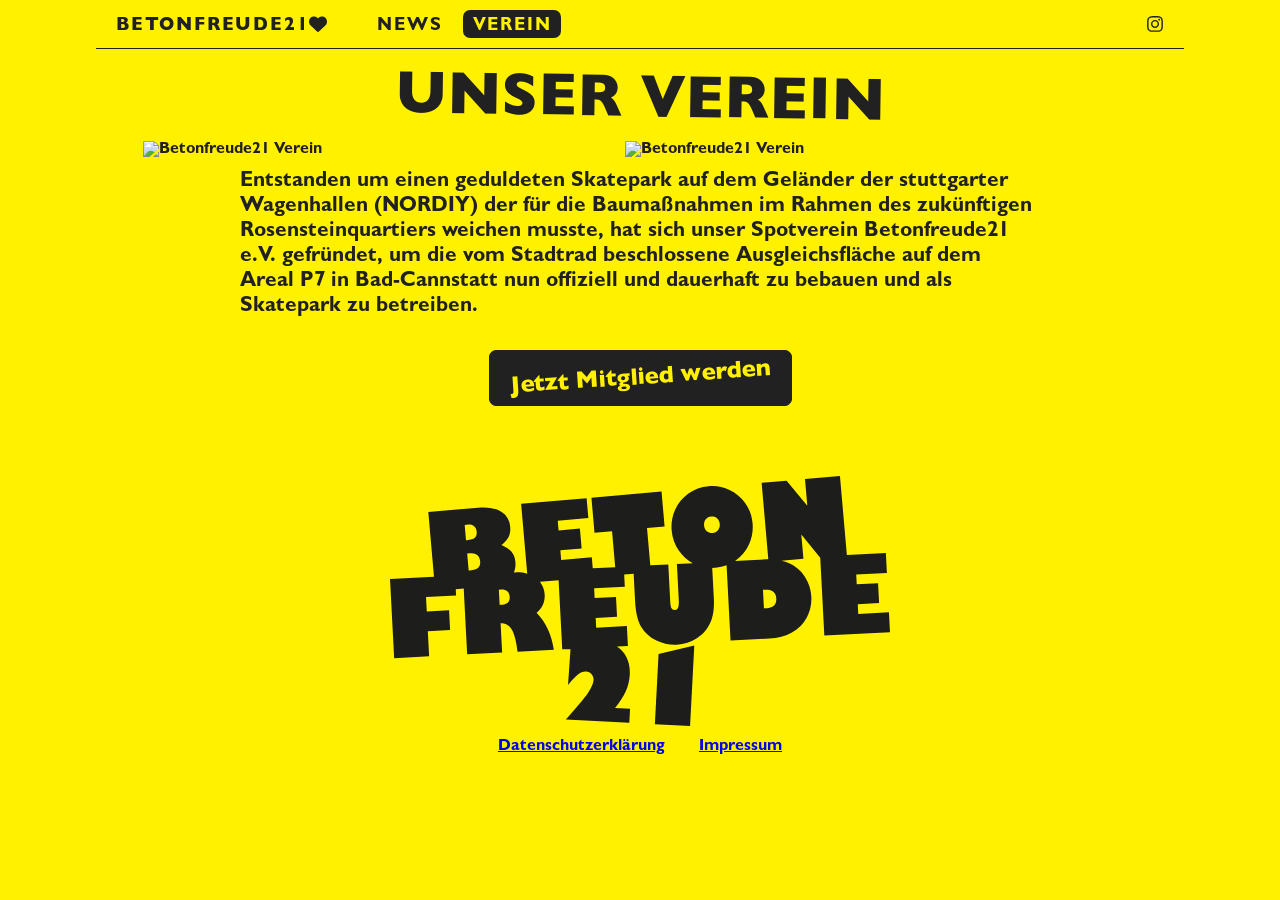
==== about/index.html @ e1a44cee "v2" ====
<!DOCTYPE html><html lang="en" data-astro-cid-sckkx6r4> <head><meta charset="UTF-8"><meta name="viewport" content="width=device-width"><meta name="generator" content="Astro v5.10.0"><title>Betonfreunde21</title><link rel="icon" type="image/x-icon" href="/favicon.ico"><link rel="stylesheet" href="/assets/about.Dw9ETUSf.css">
<link rel="stylesheet" href="/assets/about.BWBRM4g2.css"></head> <body data-astro-cid-sckkx6r4> <div class="main-grid" data-astro-cid-sckkx6r4> <nav class="content-column main-nav" data-astro-cid-sckkx6r4> <nav class="left" data-astro-cid-sckkx6r4> <a class="nav-item main" href="/" data-astro-cid-sckkx6r4> <span data-astro-cid-sckkx6r4>Betonfreude21</span> <svg xmlns="http://www.w3.org/2000/svg" viewBox="0 0 512 512" data-astro-cid-patnjmll> &lt;!-- Font Awesome Free 6.5.1 by @fontawesome - https://fontawesome.com License - https://fontawesome.com/license/free (Icons: CC BY 4.0, Fonts: SIL OFL 1.1, Code: MIT License) Copyright 2023 Fonticons, Inc. --&gt; <path d="M47.6 300.4L228.3 469.1c7.5 7 17.4 10.9 27.7 10.9s20.2-3.9 27.7-10.9L464.4 300.4c30.4-28.3 47.6-68 47.6-109.5v-5.8c0-69.9-50.5-129.5-119.4-141C347 36.5 300.6 51.4 268 84L256 96 244 84c-32.6-32.6-79-47.5-124.6-39.9C50.5 55.6 0 115.2 0 185.1v5.8c0 41.5 17.2 81.2 47.6 109.5z" data-astro-cid-patnjmll></path> </svg>  </a> <a class="nav-item only-desktop" href="/news" data-astro-cid-sckkx6r4> <span data-astro-cid-sckkx6r4>News</span> </a> <a class="nav-item only-desktop active" href="/about" data-astro-cid-sckkx6r4> <span data-astro-cid-sckkx6r4>Verein</span> </a> <!-- <a class="nav-item" href="/about">About</a>
          <a class="nav-item">News</a> --> </nav> <nav class="right" data-astro-cid-sckkx6r4> <a class="nav-item" href="https://www.instagram.com/betonfreude21/" target="_blank" rel="noopener noreferrer" data-astro-cid-sckkx6r4> <svg xmlns="http://www.w3.org/2000/svg" viewBox="0 0 448 512" data-astro-cid-patnjmll> &lt;!-- Font Awesome Free 6.5.1 by @fontawesome - https://fontawesome.com License - https://fontawesome.com/license/free (Icons: CC BY 4.0, Fonts: SIL OFL 1.1, Code: MIT License) Copyright 2023 Fonticons, Inc. --&gt; <path d="M224.1 141c-63.6 0-114.9 51.3-114.9 114.9s51.3 114.9 114.9 114.9S339 319.5 339 255.9 287.7 141 224.1 141zm0 189.6c-41.1 0-74.7-33.5-74.7-74.7s33.5-74.7 74.7-74.7 74.7 33.5 74.7 74.7-33.6 74.7-74.7 74.7zm146.4-194.3c0 14.9-12 26.8-26.8 26.8-14.9 0-26.8-12-26.8-26.8s12-26.8 26.8-26.8 26.8 12 26.8 26.8zm76.1 27.2c-1.7-35.9-9.9-67.7-36.2-93.9-26.2-26.2-58-34.4-93.9-36.2-37-2.1-147.9-2.1-184.9 0-35.8 1.7-67.6 9.9-93.9 36.1s-34.4 58-36.2 93.9c-2.1 37-2.1 147.9 0 184.9 1.7 35.9 9.9 67.7 36.2 93.9s58 34.4 93.9 36.2c37 2.1 147.9 2.1 184.9 0 35.9-1.7 67.7-9.9 93.9-36.2 26.2-26.2 34.4-58 36.2-93.9 2.1-37 2.1-147.8 0-184.8zM398.8 388c-7.8 19.6-22.9 34.7-42.6 42.6-29.5 11.7-99.5 9-132.1 9s-102.7 2.6-132.1-9c-19.6-7.8-34.7-22.9-42.6-42.6-11.7-29.5-9-99.5-9-132.1s-2.6-102.7 9-132.1c7.8-19.6 22.9-34.7 42.6-42.6 29.5-11.7 99.5-9 132.1-9s102.7-2.6 132.1 9c19.6 7.8 34.7 22.9 42.6 42.6 11.7 29.5 9 99.5 9 132.1s2.7 102.7-9 132.1z" data-astro-cid-patnjmll></path> </svg>  </a> <button class="nav-item mobile-nav-toggle only-mobile" data-astro-cid-sckkx6r4> <svg xmlns="http://www.w3.org/2000/svg" viewBox="0 0 448 512" data-astro-cid-patnjmll> &lt;!-- Font Awesome Free 6.5.1 by @fontawesome - https://fontawesome.com License - https://fontawesome.com/license/free (Icons: CC BY 4.0, Fonts: SIL OFL 1.1, Code: MIT License) Copyright 2023 Fonticons, Inc. --&gt; <path d="M0 96C0 78.3 14.3 64 32 64l384 0c17.7 0 32 14.3 32 32s-14.3 32-32 32L32 128C14.3 128 0 113.7 0 96zM0 256c0-17.7 14.3-32 32-32l384 0c17.7 0 32 14.3 32 32s-14.3 32-32 32L32 288c-17.7 0-32-14.3-32-32zM448 416c0 17.7-14.3 32-32 32L32 448c-17.7 0-32-14.3-32-32s14.3-32 32-32l384 0c17.7 0 32 14.3 32 32z" data-astro-cid-patnjmll></path> </svg>  </button> </nav> </nav> <nav class="mobile-nav" data-astro-cid-sckkx6r4> <a class="nav-item" href="/" data-astro-cid-sckkx6r4> <span data-astro-cid-sckkx6r4>Home</span> </a> <a class="nav-item" href="/news" data-astro-cid-sckkx6r4> <span data-astro-cid-sckkx6r4>News</span> </a> <a class="nav-item active" href="/about" data-astro-cid-sckkx6r4> <span data-astro-cid-sckkx6r4>Verein</span> </a> <!-- <a class:list={["nav-item", { active: isActive("/contact") }]} href="/contact">
          <span>Kontakt</span>
        </a> --> </nav>  <div class="content-column content page-header" data-astro-cid-kh7btl4r> <h1 data-astro-cid-kh7btl4r>
Unser Verein
</h1> </div> <section class="main-section" data-astro-cid-kh7btl4r> <div class="banner" data-astro-cid-kh7btl4r> <img src="images/verein_links.png" alt="Betonfreude21 Verein" class="header-image" data-astro-cid-kh7btl4r> <img src="images/verein_rechts.png" alt="Betonfreude21 Verein" class="header-image" data-astro-cid-kh7btl4r> </div> <div class="content-column" data-astro-cid-kh7btl4r> <div class="content" data-astro-cid-kh7btl4r> <div class="text" data-astro-cid-kh7btl4r> <p data-astro-cid-kh7btl4r>
Entstanden um einen geduldeten Skatepark auf dem Geländer der stuttgarter Wagenhallen (NORDIY) der für die Baumaßnahmen im Rahmen des zukünftigen Rosensteinquartiers weichen musste, hat sich unser Spotverein Betonfreude21 e.V. gefründet, um die vom Stadtrad beschlossene Ausgleichsfläche auf dem Areal P7 in Bad-Cannstatt nun offiziell und dauerhaft zu bebauen und als Skatepark zu betreiben.
</p> <p data-astro-cid-kh7btl4r></p> </div> <div class="button-container" data-astro-cid-kh7btl4r> <button class="color-invert membership-button" data-astro-cid-kh7btl4r> <div data-astro-cid-kh7btl4r>
Jetzt Mitglied werden
</div> </button> </div> </div> </div> </section> <section class="main-section membership-section" id="membership" data-astro-cid-kh7btl4r> <div class="content-column content" data-astro-cid-kh7btl4r> <div class="membership-form" data-astro-cid-s5mtdlnw> <h3 data-astro-cid-s5mtdlnw>1. Daten</h3> <section data-astro-cid-s5mtdlnw> <div class="grid cols-2" data-astro-cid-s5mtdlnw> <div class="form-field " data-astro-cid-geof7azc> <label for="firstName" data-astro-cid-geof7azc> Vorname <span class="required" data-astro-cid-geof7azc>*</span> </label>  <input type="text" id="firstName" required data-astro-cid-s5mtdlnw>  <div class="error" data-astro-cid-geof7azc></div> </div>   <div class="form-field " data-astro-cid-geof7azc> <label for="lastName" data-astro-cid-geof7azc> Nachname <span class="required" data-astro-cid-geof7azc>*</span> </label>  <input type="text" id="lastName" required data-astro-cid-s5mtdlnw>  <div class="error" data-astro-cid-geof7azc></div> </div>   <div class="form-field col-span-2" data-astro-cid-geof7azc> <label for="street" data-astro-cid-geof7azc> Straße + Nr. <span class="required" data-astro-cid-geof7azc>*</span> </label>  <input type="text" id="street" required data-astro-cid-s5mtdlnw>  <div class="error" data-astro-cid-geof7azc></div> </div>   <div class="form-field " data-astro-cid-geof7azc> <label for="zip" data-astro-cid-geof7azc> PLZ <span class="required" data-astro-cid-geof7azc>*</span> </label>  <input type="text" id="zip" required data-astro-cid-s5mtdlnw>  <div class="error" data-astro-cid-geof7azc></div> </div>   <div class="form-field " data-astro-cid-geof7azc> <label for="city" data-astro-cid-geof7azc> Ort <span class="required" data-astro-cid-geof7azc>*</span> </label>  <input type="text" id="city" required data-astro-cid-s5mtdlnw>  <div class="error" data-astro-cid-geof7azc></div> </div>   <div class="form-field col-span-2" data-astro-cid-geof7azc> <label for="country" data-astro-cid-geof7azc> Land <span class="required" data-astro-cid-geof7azc>*</span> </label>  <input type="text" id="country" required data-astro-cid-s5mtdlnw>  <div class="error" data-astro-cid-geof7azc></div> </div>   <div class="form-field col-span-2" data-astro-cid-geof7azc> <label for="birthday" data-astro-cid-geof7azc> Geburtstag <span class="required" data-astro-cid-geof7azc>*</span> </label>  <input type="text" id="birthday" required data-astro-cid-s5mtdlnw>  <div class="error" data-astro-cid-geof7azc></div> </div>   <div class="form-field telephone" data-astro-cid-geof7azc> <label for="phone" data-astro-cid-geof7azc> Telefon <span class="required" data-astro-cid-geof7azc>*</span> </label>  <input type="text" id="phone" required data-astro-cid-s5mtdlnw>  <div class="error" data-astro-cid-geof7azc></div> </div>   <!-- honeypot --> <div class="form-field email" data-astro-cid-geof7azc> <label for="email" data-astro-cid-geof7azc> E-Mail <span class="required" data-astro-cid-geof7azc>*</span> </label>  <input type="text" id="email" required data-astro-cid-s5mtdlnw>  <div class="error" data-astro-cid-geof7azc></div> </div>   <div class="form-field " data-astro-cid-geof7azc> <label for="info" data-astro-cid-geof7azc> E-Mail <span class="required" data-astro-cid-geof7azc>*</span> </label>  <input type="text" id="info" data-astro-cid-s5mtdlnw>  <div class="error" data-astro-cid-geof7azc></div> </div>   </div> </section> <h3 data-astro-cid-s5mtdlnw>2. Beginn der Mitgliedschaft</h3> <section data-astro-cid-s5mtdlnw> <p data-astro-cid-s5mtdlnw>
Die Mitgliedschaft beginnt mit der Einzahlung des (jährlichen) Beitrages
      und gilt jeweils für ein laufendes Kalenderjahr. Sie endet mit der
      schriftlichen Kündigung, diese kann mit einer Frist von vier Wochen zum
      Monatsende erfolgen. Die Mitgliedschaft endet ebenfalls, wenn der
      jährliche Mitgliedsbeitrag nicht bezahlt wird, oder eingezogen werden
      kann. Hiermit ermächtige in den Verein, den jährlichen Beitrag jeweils am
      10. Januar eines Jahres bis auf Widerruf von meinem Konto (genannt unter
      Punkt 4. SEPA Lastschriftmandat) einzuziehen.
</p> <div class="form-field " data-astro-cid-geof7azc> <label for="membershipStart" data-astro-cid-geof7azc> Beginn der Mitgliedschaft <span class="required" data-astro-cid-geof7azc>*</span> </label>  <input type="text" id="membershipStart" placeholder="DD.MM.YY" data-is-date="true" placeholder="DD.MM.YY" required data-astro-cid-s5mtdlnw>  <div class="error" data-astro-cid-geof7azc></div> </div>   </section> <h3 data-astro-cid-s5mtdlnw>3. Art der Mitgliedschaft</h3> <section data-astro-cid-s5mtdlnw> <div class="table-container" data-astro-cid-s5mtdlnw> <table data-astro-cid-s5mtdlnw> <thead data-astro-cid-s5mtdlnw> <tr data-astro-cid-s5mtdlnw> <th data-astro-cid-s5mtdlnw>Klasse</th> <th data-astro-cid-s5mtdlnw>Mitgliedsgruppe</th> <th data-astro-cid-s5mtdlnw>Mitgliedsbeitrag pro Jahr</th> </tr> </thead> <tbody data-astro-cid-s5mtdlnw> <tr data-astro-cid-s5mtdlnw> <td data-astro-cid-s5mtdlnw>01</td> <td data-astro-cid-s5mtdlnw>Kinder bis 17 Jahre</td> <td data-astro-cid-s5mtdlnw>25,00 €</td> </tr> <tr data-astro-cid-s5mtdlnw> <td data-astro-cid-s5mtdlnw>02</td> <td data-astro-cid-s5mtdlnw>Erwachsene (ab 18 Jahren)</td> <td data-astro-cid-s5mtdlnw>60,00 €</td> </tr> <tr data-astro-cid-s5mtdlnw> <td data-astro-cid-s5mtdlnw>03</td> <td data-astro-cid-s5mtdlnw>Azubis/Studierende/Arbeitslose</td> <td data-astro-cid-s5mtdlnw>30,00 €</td> </tr> <tr data-astro-cid-s5mtdlnw> <td data-astro-cid-s5mtdlnw>04</td> <td data-astro-cid-s5mtdlnw>Fördermitgliedschaft</td> <td data-astro-cid-s5mtdlnw>60,00 € + Freiwilliger Betrag</td> </tr> </tbody> </table> </div> <div class="grid cols-2" data-astro-cid-s5mtdlnw> <div class="form-field " data-astro-cid-geof7azc> <label for="membershipKind" data-astro-cid-geof7azc> Art der Mitgliedschaft <span class="required" data-astro-cid-geof7azc>*</span> </label>  <select id="membershipKind" required data-astro-cid-s5mtdlnw> <option value="" disabled selected hidden class="placeholder" data-astro-cid-s5mtdlnw>
Bitte auswählen
</option> <option value="Child" data-astro-cid-s5mtdlnw>01: Kinder bis 17 Jahre</option> <option value="Adult" data-astro-cid-s5mtdlnw>02: Erwachsene (ab 18 Jahren)</option> <option value="Student" data-astro-cid-s5mtdlnw>03: Azubis/Studierende/Arbeitslose</option> <option value="Supporter" data-astro-cid-s5mtdlnw>04: Fördermitgliedschaft</option> </select>  <div class="error" data-astro-cid-geof7azc></div> </div>   <div class="form-field " data-astro-cid-geof7azc> <label for="membershipFee" data-astro-cid-geof7azc> Mitgliedsbeitrag (nur für 04)  </label>  <input type="text" inputmode="decimal" id="membershipFee" placeholder="Betrag in Euro" data-astro-cid-s5mtdlnw>  <div class="error" data-astro-cid-geof7azc></div> </div>   </div> </section> <h3 data-astro-cid-s5mtdlnw>4. SEPA-Lastschriftmandat</h3> <p data-astro-cid-s5mtdlnw>Gläubiger-ID: DE77ZZZ00002793250</p> <section data-astro-cid-s5mtdlnw> <div class="grid cols-2" data-astro-cid-s5mtdlnw> <div class="form-field col-span-2" data-astro-cid-geof7azc> <label for="accountHolder" data-astro-cid-geof7azc> Kontoinhanber <span class="required" data-astro-cid-geof7azc>*</span> </label>  <input type="text" id="accountHolder" required data-astro-cid-s5mtdlnw>  <div class="error" data-astro-cid-geof7azc></div> </div>   <div class="form-field col-span-2" data-astro-cid-geof7azc> <label for="iban" data-astro-cid-geof7azc> IBAN <span class="required" data-astro-cid-geof7azc>*</span> </label>  <input type="text" id="iban" required data-astro-cid-s5mtdlnw>  <div class="error" data-astro-cid-geof7azc></div> </div>   <div class="form-field " data-astro-cid-geof7azc> <label for="bic" data-astro-cid-geof7azc> BIC <span class="required" data-astro-cid-geof7azc>*</span> </label>  <input type="text" id="bic" required data-astro-cid-s5mtdlnw>  <div class="error" data-astro-cid-geof7azc></div> </div>   <div class="form-field " data-astro-cid-geof7azc> <label for="bank" data-astro-cid-geof7azc> Bank <span class="required" data-astro-cid-geof7azc>*</span> </label>  <input type="text" id="bank" required data-astro-cid-s5mtdlnw>  <div class="error" data-astro-cid-geof7azc></div> </div>   <div class="checkbox col-span-2" data-astro-cid-b2g5l3xn> <label class="checkbox-wrapper" data-astro-cid-b2g5l3xn> <input id="acceptSepa" type="checkbox" required data-astro-cid-b2g5l3xn> <span class="custom-checkbox" data-astro-cid-b2g5l3xn></span> <span data-astro-cid-b2g5l3xn> 
Ich ermächtige hiermit den Betonfreude e.V. (Reichenhaller Straße 28, 70372
        Stuttgart), die von mir zu entrichtenden wiederkehrenden Zahlungen bei Fälligkeit
        von meinem Konto mittels Last- schrift einzuziehen. Ich weise mein Kreditinstitut
        an, die vom Betonfreude 21 e.V. auf mein Konto gezogenen Lastschriften einzulösen.
        Hinweis: Ich kann innerhalb von acht Wochen, be- ginnend mit dem Belastungsdatum,
        die Erstattung des belastenden Beitrags verlangen. Es gelten dabei die mit
        meinem Kreditinstitut vereinbarten Bedingungen.
 </span> </label> <div class="error" data-astro-cid-b2g5l3xn></div> </div>  </div> </section> <h3 data-astro-cid-s5mtdlnw>5. Haftungsausschluss</h3> <section data-astro-cid-s5mtdlnw> <p data-astro-cid-s5mtdlnw>
Jegliche Nutzung mit Skateboards sowie der Aufenthalt auf dem gesamten
      Vereinsgelände an der Kreuzung Martin Schrenk Weg/ Alte Untertürkheimer
      Straße in 70372 Stuttgart (Vereinsgelände Betonfreude e.V und Containt e.V
      sowie deren Aufbauten) erfolgt auf eigene Gefahr!
<br data-astro-cid-s5mtdlnw>
Für die Benutzung der Rampen mit den erlaubten Sportgeräten - erlaubt sind
      NUR Skateboards - schreibt der Betonfreude 21 e.V. allen Mitgliedern oder BesucherInnen
      vor, eine geeignete Schutzkleidung (bestehend aus: Helm, Knie-, Ellenbogen-,
      Handgelenk-, Schienbeinschoner, Knöchelpolster, Crash Pad Pant, Brust- & Rückenpanzer)
      zu tragen. Der Betonfreude 21 e.V. sich jedoch NICHT, dass Tragen dieser Schutzkleidung
      zu überprüfen.
<br data-astro-cid-s5mtdlnw>
Der Vereinsvorstand haftet NICHT für fahrlässiges Verhalten jeglicher Art oder
      sonstige im Rah- men der risikoreichen Tätigkeit "Rollsport" entstandenen Personen-
      oder Sachschäden.
<br data-astro-cid-s5mtdlnw>
Weiterhin wird darauf hingewiesen, dass insbesondere ALLE Vereinsmitglieder
      dazu aufgefordert sind, sich um das Gelände der Vereinssportstätte herum so
      zu verhalten, dass keinen Anwoh- nern, Passanten oder sonstigen Dritten Schaden
      (Sachbeschädigung, unnötiger Lärm, Müll, Graffiti, etc.) zugefügt wird. Bitte
      haltet den ganzen Ort sauber und benehmt euch , insbesondere jüngeren Mitgliedern
      gegenüber. Zögert nicht euch bemerkbar zu machen, wenn euch etwas nicht passt
      oder ihr etwas mitbekommt, was ihr nicht vertreten könnt oder wollt. Bleibt
      dabei höflich und friedlich.
<br data-astro-cid-s5mtdlnw>
Wir sind im täglichen Betrieb darauf angewiesen, dass alle Besucher eigenverantwortlich
      handeln und so die für einen derartig offenen Platz notwendige Etikette pflegen
      und wahren.
</p> </section> <h3 data-astro-cid-s5mtdlnw>6. Einverständniserklärung Satzung, Hausordnung</h3> <div class="spacer" data-astro-cid-s5mtdlnw></div> <section data-astro-cid-s5mtdlnw> <div class="checkbox " data-astro-cid-b2g5l3xn> <label class="checkbox-wrapper" data-astro-cid-b2g5l3xn> <input id="acceptStatutes" type="checkbox" required data-astro-cid-b2g5l3xn> <span class="custom-checkbox" data-astro-cid-b2g5l3xn></span> <span data-astro-cid-b2g5l3xn> 
Ich habe die Vereinssatzung und die Benutzungsordnung des Betonfreude 21 e.V
      gelesen und bin mit den Inhalten einverstanden. Ich bin damit einverstanden,
      dass meine Daten von der Organisation "Betonfreude 21 e.V" zum Zweck der Vertragserfüllung
      im Rahmen der Mitgliedschaft hinterlegt, verarbeitet und genutzt werden. Ich
      bin darauf hingewiesen worden, dass die im Rahmen der vorstehend genannten
      Zwecke er- hobenen personenbezogenen Daten unter Beachtung der EU-Datenschutzgrundverordnung
      erhoben, verarbeitet, genutzt und übermittelt werden. Ich wurde über meine
      Rechte als Betroffener unterrichtet. Die Einverständniserklärung erfolgt auf
      freiwilliger Basis. Ich wurde darüber aufgeklärt, dass ich die Einverständniserklärung
      jederzeit durch schriftliche Mitteilung für die Zukunft widerrufen kann.
 </span> </label> <div class="error" data-astro-cid-b2g5l3xn></div> </div>  </section> <section data-astro-cid-s5mtdlnw> <div class="form" data-astro-cid-s5mtdlnw> <div class="checkbox " data-astro-cid-b2g5l3xn> <label class="checkbox-wrapper" data-astro-cid-b2g5l3xn> <input id="acceptDsgvo" type="checkbox" required data-astro-cid-b2g5l3xn> <span class="custom-checkbox" data-astro-cid-b2g5l3xn></span> <span data-astro-cid-b2g5l3xn> 
Ich willige ein, dass meine angegebenen personenbezogenen Daten zur Bearbeitung meines Mitgliedsantrags und zur Durchführung des SEPA-Lastschriftverfahrens gemäß Art. 6 Abs. 1 lit. a und b DSGVO verarbeitet werden. Weitere Informationen finden sich in der
<a href="/privacy" target="_blank" data-astro-cid-s5mtdlnw>Datenschutzerklärung</a>.
 </span> </label> <div class="error" data-astro-cid-b2g5l3xn></div> </div>  </div> <div class="submit-container" data-astro-cid-s5mtdlnw> <div class="submit-wrapper" data-astro-cid-s5mtdlnw> <div data-astro-cid-s5mtdlnw> <button id="submit-button" class="button color-invert" data-astro-cid-vnzlvqnm> <span class="content" data-astro-cid-vnzlvqnm> 
Mitgliedsantrag abschicken
 </span> <div class="spinner-container" data-astro-cid-vnzlvqnm> <div class="spinner" data-astro-cid-vnzlvqnm> <svg xmlns="http://www.w3.org/2000/svg" viewBox="0 0 512 512" data-astro-cid-patnjmll> &lt;!-- Font Awesome Free 6.5.1 by @fontawesome - https://fontawesome.com License - https://fontawesome.com/license/free (Icons: CC BY 4.0, Fonts: SIL OFL 1.1, Code: MIT License) Copyright 2023 Fonticons, Inc. --&gt; <path d="M304 48a48 48 0 1 0 -96 0 48 48 0 1 0 96 0zm0 416a48 48 0 1 0 -96 0 48 48 0 1 0 96 0zM48 304a48 48 0 1 0 0-96 48 48 0 1 0 0 96zm464-48a48 48 0 1 0 -96 0 48 48 0 1 0 96 0zM142.9 437A48 48 0 1 0 75 369.1 48 48 0 1 0 142.9 437zm0-294.2A48 48 0 1 0 75 75a48 48 0 1 0 67.9 67.9zM369.1 437A48 48 0 1 0 437 369.1 48 48 0 1 0 369.1 437z" data-astro-cid-patnjmll></path> </svg>  </div> </div> </button>  </div> <div class="error" data-astro-cid-s5mtdlnw>
Bitte fülle alle Pflichtfelder aus.
</div> </div> <div class="reset-wrapper" data-astro-cid-s5mtdlnw> <button id="reset-button" class="button color-invert" data-astro-cid-vnzlvqnm> <span class="content" data-astro-cid-vnzlvqnm> 
Formular zurücksetzen
 </span> <div class="spinner-container" data-astro-cid-vnzlvqnm> <div class="spinner" data-astro-cid-vnzlvqnm> <svg xmlns="http://www.w3.org/2000/svg" viewBox="0 0 512 512" data-astro-cid-patnjmll> &lt;!-- Font Awesome Free 6.5.1 by @fontawesome - https://fontawesome.com License - https://fontawesome.com/license/free (Icons: CC BY 4.0, Fonts: SIL OFL 1.1, Code: MIT License) Copyright 2023 Fonticons, Inc. --&gt; <path d="M304 48a48 48 0 1 0 -96 0 48 48 0 1 0 96 0zm0 416a48 48 0 1 0 -96 0 48 48 0 1 0 96 0zM48 304a48 48 0 1 0 0-96 48 48 0 1 0 0 96zm464-48a48 48 0 1 0 -96 0 48 48 0 1 0 96 0zM142.9 437A48 48 0 1 0 75 369.1 48 48 0 1 0 142.9 437zm0-294.2A48 48 0 1 0 75 75a48 48 0 1 0 67.9 67.9zM369.1 437A48 48 0 1 0 437 369.1 48 48 0 1 0 369.1 437z" data-astro-cid-patnjmll></path> </svg>  </div> </div> </button>  <div class="success" data-astro-cid-s5mtdlnw>
Vielen Dank! 
          Deine Mitgliedschaftsanfrage wurde erfolgreich übermittelt. 
          Wir werden uns in Kürze bei Ihnen melden.
</div> </div> </div> </section> </div> <script type="module">class a{uri="https://api.betonfreude21.de/api";membershipSignup=async n=>{window.fetch==null&&alert("Ihr Browser ist veraltet und unterstützt nicht die benötigten Funktionen. Bitte aktualisieren Sie Ihren Browser.");let r=await fetch(`${this.uri}/applyMembership`,{method:"POST",body:JSON.stringify(n),headers:{"X-Api-Key":"6998d9d8-b1b0-477f-a323-2679f7c04769","Content-Type":"application/json"}});if(!r.ok){let t=await r.json();throw new Error(t.message)}}}const c=new a;function f(e,n,r){let t=e.querySelector(`[id="${n}"]`),i=m(t);if(r[n]=i,t.required||n=="info"||n=="membershipFee"&&r.membershipKind=="Supporter"){if(i==null||typeof i=="string"&&i.trim()==="")return s(t,"Dieses Feld ist erforderlich."),!1;if(typeof i=="boolean"&&i===!1)s(t,"Bitte bestätigen Sie die Einwilligung.");else if(t.dataset.isDate&&i&&!/^\d{2}\.\d{2}\.\d{2,4}$/.test(i))return s(t,"Bitte ein gültiges DD-MM-YYYY Datum eingeben."),!1}return!0}function m(e){if(e instanceof HTMLInputElement&&e.type!=="checkbox"||e instanceof HTMLSelectElement||e instanceof HTMLTextAreaElement)return e.value;if(e instanceof HTMLInputElement&&e.type==="checkbox")return e.checked;throw new Error("Form element not found or unsupported type.")}function s(e,n){let r=e.parentElement;for(let t=0;t<3&&r.querySelector(".error")==null;t++)r=r.parentElement;n?(r.classList.add("has-error"),r.querySelector(".error").innerHTML=n):(r.classList.remove("has-error"),r.querySelector(".error").innerHTML="")}function u(e,n,r=!1){e.forEach(i=>{let l=n.querySelector(`[id="${i}"]`);r&&(l instanceof HTMLInputElement&&l.type!=="checkbox"||l instanceof HTMLSelectElement||l instanceof HTMLTextAreaElement?l.value=null:l instanceof HTMLInputElement&&l.type==="checkbox"&&(l.checked=!1)),s(l,null)});const t=n.querySelector("#submit-button");t.classList.remove("busy"),s(t,null),n.classList.remove("is-success")}const o={firstName:null,lastName:null,street:null,zip:null,city:null,country:null,phone:null,info:null,birthday:null,membershipKind:null,membershipFee:null,membershipStart:null,iban:null,bic:null,accountHolder:null,bank:null,acceptDsgvo:!1,acceptStatutes:!1,acceptSepa:!1};async function p(){let e={...o},n=document.querySelector(".membership-form");if(u(Object.keys(o),n,!1),!n)throw new Error("Membership form not found.");let r=!0;Object.keys(e).forEach(i=>{let l=f(n,i,e);r=r&&l});const t=document.querySelector("#submit-button");if(!r){s(t,"Bitte fülle alle Pflichtfelder aus.");return}try{t.disabled=!0,t.classList.add("busy");let i=await c.membershipSignup(e);n.classList.add("is-success")}catch(i){console.error(i),s(t,"Ein fehler ist aufgetreten")}finally{t.disabled=!1,t.classList.remove("busy")}}function d(){document.querySelector("#submit-button").addEventListener("click",async e=>{await p()}),document.querySelector("#reset-button").addEventListener("click",async e=>{u(Object.keys(o),document.querySelector(".membership-form"),!0)})}d();</script>   </div> </section>  <footer class="content-column" data-astro-cid-sckkx6r4> <div data-astro-cid-sckkx6r4> <img src="/images/Betonfreude_Logo_2026.svg" class="footer-logo" data-astro-cid-sckkx6r4> </div> <div data-astro-cid-sckkx6r4> <nav aria-label="footer navigation" data-astro-cid-sckkx6r4> <ul data-astro-cid-sckkx6r4> <li data-astro-cid-sckkx6r4> <a href="/privacy" class="footer-item" data-astro-cid-sckkx6r4>Datenschutzerklärung</a> </li> <li data-astro-cid-sckkx6r4> <a href="/impressum" class="footer-item" data-astro-cid-sckkx6r4>Impressum</a> </li> <!-- <li>
                <a href="/contact" class="footer-item">Kontakt</a>
              </li> --> </ul> </nav> </div> </footer> </div>   <script type="module">const e=document.querySelector(".mobile-nav");document.querySelector(".mobile-nav-toggle").addEventListener("click",()=>{e.classList.toggle("open")});</script></body></html>  <script type="module" src="/assets/about.astro_astro_type_script_index_0_lang.CuJiD5gN.js"></script>
---- assets/about.Dw9ETUSf.css ----
svg[data-astro-cid-patnjmll]{font-size:inherit;width:1em;height:1em;fill:currentColor}.clickable{cursor:pointer}.content-column{grid-column:2}.banner{grid-column-start:1;grid-column-end:4}h3{margin:0;padding-top:5px;font-weight:500}p{margin:10px 0}.content{padding:0 20px}.md img{box-sizing:border-box;padding-left:10px;object-fit:cover;filter:grayscale(100%) brightness(120%);float:right;max-width:50%}.md h2{font-size:1.5em}@media (max-width: 768px){.md .md img{max-width:100%;float:none;padding:10px 0}}.error{color:red;opacity:0;transition:opacity .3s ease;font-size:.8em}.has-error .error{display:block;opacity:1!important}.main-section{grid-column:1/-1;display:grid;grid-template-columns:subgrid}.main-section:nth-child(odd){background-color:#efefef}button,a.button{display:block;text-decoration:none;padding:15px 10px 10px;border:none;border-radius:7px;font-family:Gill;color:#212121;cursor:pointer;background-color:#fff100;border:1px solid #fff100}button:hover,a.button:hover,button.color-invert,a.button.color-invert{background-color:#212121;color:#fff100;border:1px solid #212121}button.color-invert:hover,a.button.color-invert:hover{background-color:#fff100;color:#212121;border-color:1px solid #fff100}.stack-h{display:flex;flex-direction:column;row-gap:10px}.stack-v{display:flex;flex-direction:row;column-gap:10px}.grid{display:grid;gap:10px}@media (min-width: 768px){.grid .row-span-1{grid-row:span 1}.grid .row-span-2{grid-row:span 2}.grid .row-span-3{grid-row:span 3}.grid .row-span-4{grid-row:span 4}.grid .row-span-5{grid-row:span 5}.grid .row-span-6{grid-row:span 6}.grid .row-span-7{grid-row:span 7}.grid .row-span-8{grid-row:span 8}.grid .row-span-9{grid-row:span 9}.grid .row-span-10{grid-row:span 10}.grid .row-span-11{grid-row:span 11}.grid .row-span-12{grid-row:span 12}.grid .col-span-1{grid-column:span 1}.grid .col-span-2{grid-column:span 2}.grid .col-span-3{grid-column:span 3}.grid .col-span-4{grid-column:span 4}.grid .col-span-5{grid-column:span 5}.grid .col-span-6{grid-column:span 6}.grid .col-span-7{grid-column:span 7}.grid .col-span-8{grid-column:span 8}.grid .col-span-9{grid-column:span 9}.grid .col-span-10{grid-column:span 10}.grid .col-span-11{grid-column:span 11}.grid .col-span-12{grid-column:span 12}.grid.cols-1{grid-template-columns:repeat(1,1fr)}.grid.cols-2{grid-template-columns:repeat(2,1fr)}.grid.cols-3{grid-template-columns:repeat(3,1fr)}.grid.cols-4{grid-template-columns:repeat(4,1fr)}.grid.cols-5{grid-template-columns:repeat(5,1fr)}.grid.cols-6{grid-template-columns:repeat(6,1fr)}.grid.cols-7{grid-template-columns:repeat(7,1fr)}.grid.cols-8{grid-template-columns:repeat(8,1fr)}.grid.cols-9{grid-template-columns:repeat(9,1fr)}.grid.cols-10{grid-template-columns:repeat(10,1fr)}.grid.cols-11{grid-template-columns:repeat(11,1fr)}.grid.cols-12{grid-template-columns:repeat(12,1fr)}.grid.rows-1{grid-template-rows:repeat(1,1fr)}.grid.rows-2{grid-template-rows:repeat(2,1fr)}.grid.rows-3{grid-template-rows:repeat(3,1fr)}.grid.rows-4{grid-template-rows:repeat(4,1fr)}.grid.rows-5{grid-template-rows:repeat(5,1fr)}.grid.rows-6{grid-template-rows:repeat(6,1fr)}.grid.rows-7{grid-template-rows:repeat(7,1fr)}.grid.rows-8{grid-template-rows:repeat(8,1fr)}.grid.rows-9{grid-template-rows:repeat(9,1fr)}.grid.rows-10{grid-template-rows:repeat(10,1fr)}.grid.rows-11{grid-template-rows:repeat(11,1fr)}.grid.rows-12{grid-template-rows:repeat(12,1fr)}}select{width:100%;appearance:none;-webkit-appearance:none;-moz-appearance:none;background-color:#0000;border:1px solid #212121;padding:.5rem;font-size:1rem;border-radius:7px;background-repeat:no-repeat;background-position:right .5rem center}.page-header{z-index:1;text-align:center;font-size:60px;text-transform:uppercase}.page-header h1{margin:20px 0;font-size:inherit}textarea{padding:10px;border-radius:7px;border:1px solid #212121;background-color:#0000;width:100%}label{padding-left:5px;margin-bottom:0;font-size:.8em;font-weight:500}input{width:100%;box-sizing:border-box;outline:none;border:1px solid #212121;border-radius:7px;padding:10px;background:none}input::placeholder{color:#212121;opacity:.7;font-style:italic;font-family:Gill}@media (max-width: 768px){body{font-size:16px}}@font-face{font-family:Gill;font-style:normal;font-weight:300;src:url(/assets/Gill%20Sans%20Bold.BTBG3NhQ.otf) format("opentype")}@font-face{font-family:Gill;font-style:normal;font-weight:500;src:url(/assets/Gill%20Sans%20Heavy.BQGmUO4w.otf) format("opentype")}@font-face{font-family:Gill;font-style:italic;font-weight:300;src:url(/assets/Gill%20Sans%20Bold%20Italic.vO5bSb5B.otf) format("opentype")}html,body{margin:0;width:100%;font-family:Gill;background-color:#fff100;color:#212121;font-weight:300}.main-grid[data-astro-cid-sckkx6r4]{width:100%;height:100%;display:grid;grid-template-columns:auto minmax(0,1200px) auto;grid-auto-rows:auto}@media (min-width: 768px){.only-mobile[data-astro-cid-sckkx6r4]{display:none!important}}@media (max-width: 768px){.only-desktop[data-astro-cid-sckkx6r4]{display:none!important}.main-grid[data-astro-cid-sckkx6r4]{grid-template-columns:0px 1fr 0px}}nav[data-astro-cid-sckkx6r4].main-nav{z-index:10;display:flex;justify-content:space-between;column-gap:40px;border-bottom:1px solid #212121}nav[data-astro-cid-sckkx6r4].main-nav .nav-item[data-astro-cid-sckkx6r4]>[data-astro-cid-sckkx6r4]{position:relative;top:1px}nav[data-astro-cid-sckkx6r4].main-nav>nav[data-astro-cid-sckkx6r4]{display:flex;column-gap:10px;padding:10px}.nav-item[data-astro-cid-sckkx6r4]{font-size:18px;padding:5px 10px;border-radius:7px;text-decoration:none;display:flex;align-items:center;color:#212121;text-transform:uppercase;letter-spacing:.1em;font-weight:300}.nav-item[data-astro-cid-sckkx6r4].main{font-weight:500;margin-right:20px}.nav-item[data-astro-cid-sckkx6r4].active{background-color:#212121;color:#fff100}.nav-item[data-astro-cid-sckkx6r4]>[data-astro-cid-sckkx6r4]{height:18px}.nav-item[data-astro-cid-sckkx6r4]:hover{background-color:#212121;color:#fff100}nav[data-astro-cid-sckkx6r4].mobile-nav{z-index:10;overflow:hidden;transition:max-height .3s ease;display:flex;flex-direction:column;grid-column:2;gap:5px;background-color:#efefef;max-height:0}nav[data-astro-cid-sckkx6r4].mobile-nav.open{padding-bottom:10px;max-height:150px;border-bottom:1px solid #212121}nav[data-astro-cid-sckkx6r4].mobile-nav>.nav-item[data-astro-cid-sckkx6r4]{padding:10px;height:18px;margin-left:10px;margin-right:10px}nav[data-astro-cid-sckkx6r4].mobile-nav>.nav-item[data-astro-cid-sckkx6r4]:first-child{margin-top:10px}footer[data-astro-cid-sckkx6r4]{margin-top:40px;padding:10px 20px;display:flex;align-items:center;flex-direction:column}footer[data-astro-cid-sckkx6r4] .footer-logo[data-astro-cid-sckkx6r4]{width:500px;max-width:100%;height:auto}footer[data-astro-cid-sckkx6r4] ul[data-astro-cid-sckkx6r4]{list-style:none;margin:0;padding:0}footer[data-astro-cid-sckkx6r4] ul[data-astro-cid-sckkx6r4] li[data-astro-cid-sckkx6r4]{display:inline-block;padding:5px 0}footer[data-astro-cid-sckkx6r4] ul[data-astro-cid-sckkx6r4] li[data-astro-cid-sckkx6r4]:not(:last-child){margin-right:30px}
---- assets/about.BWBRM4g2.css ----
.form-field.has-error input,.form-field.has-error select{border-color:red!important}.form-field[data-astro-cid-geof7azc]{flex-grow:1}label[data-astro-cid-geof7azc]{padding-left:5px;margin-bottom:0;font-size:.8em;font-weight:500;display:block}.required[data-astro-cid-geof7azc]{color:red}.error[data-astro-cid-geof7azc]{color:red;opacity:0;transition:opacity .3s ease;font-size:.8em;padding-left:5px}.checkbox[data-astro-cid-b2g5l3xn] .checkbox-wrapper[data-astro-cid-b2g5l3xn]{padding-left:0;display:inline-flex;cursor:pointer;font-size:1rem;gap:.5em;user-select:none}.checkbox[data-astro-cid-b2g5l3xn] .checkbox-wrapper[data-astro-cid-b2g5l3xn] input[data-astro-cid-b2g5l3xn][type=checkbox]{appearance:none;-webkit-appearance:none;width:1.5em;height:1.5em;border:2px solid #333;border-radius:.25em;background-color:#fff100;cursor:pointer;position:relative;display:inline-block}.checkbox[data-astro-cid-b2g5l3xn] .checkbox-wrapper[data-astro-cid-b2g5l3xn] input[data-astro-cid-b2g5l3xn][type=checkbox]:after{content:"";position:absolute;width:.4em;height:.8em;border:solid #333;border-width:0 .2em .2em 0;transform:rotate(45deg);top:.2em;left:.55em;opacity:0;transition:opacity .2s ease-in-out}.checkbox[data-astro-cid-b2g5l3xn] .checkbox-wrapper[data-astro-cid-b2g5l3xn] input[data-astro-cid-b2g5l3xn][type=checkbox]:checked:after{opacity:1}.checkbox[data-astro-cid-b2g5l3xn] .checkbox-wrapper[data-astro-cid-b2g5l3xn]>span[data-astro-cid-b2g5l3xn]:not(.custom-checkbox){margin-top:4px}.checkbox[data-astro-cid-b2g5l3xn] .error[data-astro-cid-b2g5l3xn]{margin-left:3.2em;padding-left:5px}.button[data-astro-cid-vnzlvqnm]{position:relative}.button[data-astro-cid-vnzlvqnm]:not(.busy) .spinner-container[data-astro-cid-vnzlvqnm]{display:none}.button[data-astro-cid-vnzlvqnm].busy .content[data-astro-cid-vnzlvqnm]{opacity:0}.button[data-astro-cid-vnzlvqnm] .spinner-container[data-astro-cid-vnzlvqnm]{display:flex;position:absolute;align-items:center;justify-content:center;top:0;left:0;width:100%;height:100%}.button[data-astro-cid-vnzlvqnm] .spinner[data-astro-cid-vnzlvqnm]{display:inline-flex;transform-origin:50% 50%;height:13px;width:13px;align-items:center;justify-content:center;animation:spin 1s linear infinite}@keyframes spin{0%{transform:rotate(0)}to{transform:rotate(360deg)}}.membership-form .email{display:none}h3[data-astro-cid-s5mtdlnw]:not(:first-child){margin-top:20px}.info[data-astro-cid-s5mtdlnw]{color:#333;font-size:.8em}.table-container[data-astro-cid-s5mtdlnw]{width:100%;border-radius:7px;border:1px solid #212121;overflow:hidden;margin:10px 0}table[data-astro-cid-s5mtdlnw]{width:100%;border-collapse:collapse}table[data-astro-cid-s5mtdlnw] thead[data-astro-cid-s5mtdlnw] tr[data-astro-cid-s5mtdlnw] th[data-astro-cid-s5mtdlnw]{font-size:.9em;text-align:left;font-weight:500;padding:5px 10px 0 5px;vertical-align:middle;border-bottom:1px solid #212121}table[data-astro-cid-s5mtdlnw] tbody[data-astro-cid-s5mtdlnw] tr[data-astro-cid-s5mtdlnw]:nth-child(odd){background-color:#0000000d}table[data-astro-cid-s5mtdlnw] tbody[data-astro-cid-s5mtdlnw] tr[data-astro-cid-s5mtdlnw] td[data-astro-cid-s5mtdlnw]{padding:5px 10px 0 5px;vertical-align:middle}.spacer[data-astro-cid-s5mtdlnw]{height:1.5em}.submit-container[data-astro-cid-s5mtdlnw]{display:flex;justify-content:center;margin-top:20px}.submit-container[data-astro-cid-s5mtdlnw]>button[data-astro-cid-s5mtdlnw]{border:1px solid #212121;min-width:500px}.submit-container[data-astro-cid-s5mtdlnw] .error[data-astro-cid-s5mtdlnw]{width:0px;height:0px}.submit-container[data-astro-cid-s5mtdlnw]>div[data-astro-cid-s5mtdlnw].has-error{text-align:center}.submit-container[data-astro-cid-s5mtdlnw]>div[data-astro-cid-s5mtdlnw].has-error .error[data-astro-cid-s5mtdlnw]{width:auto;height:auto}.submit-container[data-astro-cid-s5mtdlnw] .success[data-astro-cid-s5mtdlnw]{width:0px;height:0px;opacity:0;transform:opacity .3s ease}.membership-form[data-astro-cid-s5mtdlnw] .reset-wrapper[data-astro-cid-s5mtdlnw]{text-align:center}.membership-form[data-astro-cid-s5mtdlnw].is-success .submit-wrapper[data-astro-cid-s5mtdlnw]{display:none}.membership-form[data-astro-cid-s5mtdlnw].is-success .success[data-astro-cid-s5mtdlnw]{width:auto;height:auto;opacity:1}.membership-form[data-astro-cid-s5mtdlnw]:not(.is-success) .reset-wrapper[data-astro-cid-s5mtdlnw]{display:none}.success[data-astro-cid-s5mtdlnw]{color:#212121;margin-top:5px}@font-face{font-family:Gill;font-style:normal;font-weight:300;src:url(/assets/Gill%20Sans%20Bold.BTBG3NhQ.otf) format("opentype")}@font-face{font-family:Gill;font-style:normal;font-weight:500;src:url(/assets/Gill%20Sans%20Heavy.BQGmUO4w.otf) format("opentype")}@font-face{font-family:Gill;font-style:italic;font-weight:300;src:url(/assets/Gill%20Sans%20Bold%20Italic.vO5bSb5B.otf) format("opentype")}.text[data-astro-cid-kh7btl4r]{width:100%;display:flex;justify-content:center;font-size:1.3em}.text[data-astro-cid-kh7btl4r] p[data-astro-cid-kh7btl4r]{max-width:800px}.banner[data-astro-cid-kh7btl4r]{grid-column:1/-1;display:flex;max-width:100%;justify-content:center}.banner[data-astro-cid-kh7btl4r] img[data-astro-cid-kh7btl4r]{overflow:visible;object-fit:cover;flex-shrink:1;max-width:40vw}.banner[data-astro-cid-kh7btl4r] img[data-astro-cid-kh7btl4r]:first-child{z-index:1}.banner[data-astro-cid-kh7btl4r] img[data-astro-cid-kh7btl4r]:nth-child(2){z-index:0}@media (min-width: 768px){.banner[data-astro-cid-kh7btl4r] img[data-astro-cid-kh7btl4r]:nth-child(2){margin-left:-30px}}@media (max-width: 768px){.banner[data-astro-cid-kh7btl4r]{flex-direction:column;align-items:center}.banner[data-astro-cid-kh7btl4r] img[data-astro-cid-kh7btl4r]{max-width:100vw;width:100vw}.banner[data-astro-cid-kh7btl4r] img[data-astro-cid-kh7btl4r]:nth-child(2){margin-top:-110px;margin-left:-50px}}.banner-container[data-astro-cid-kh7btl4r]{display:flex}.button-container[data-astro-cid-kh7btl4r]{display:flex;justify-content:center;width:100%;margin:20px 0}.membership-button[data-astro-cid-kh7btl4r]{padding-right:20px;padding-left:20px;font-size:24px}.membership-section[data-astro-cid-kh7btl4r]{scroll-margin-top:200px;max-height:0;overflow:hidden;transition:max-height .3s ease}.membership-section[data-astro-cid-kh7btl4r].open{padding:20px 0;max-height:2000px}.header-image[data-astro-cid-kh7btl4r]{width:100%}.page-header[data-astro-cid-kh7btl4r]{margin-top:20px}.page-header[data-astro-cid-kh7btl4r] h1[data-astro-cid-kh7btl4r]{padding:0;margin:0;font-weight:500;transform:rotate(2deg)}.page-header[data-astro-cid-kh7btl4r].header-2 h1[data-astro-cid-kh7btl4r]{transform:rotate(-2deg)}@media (max-width: 768px){.membership-section[data-astro-cid-kh7btl4r].open{max-height:3500px}}
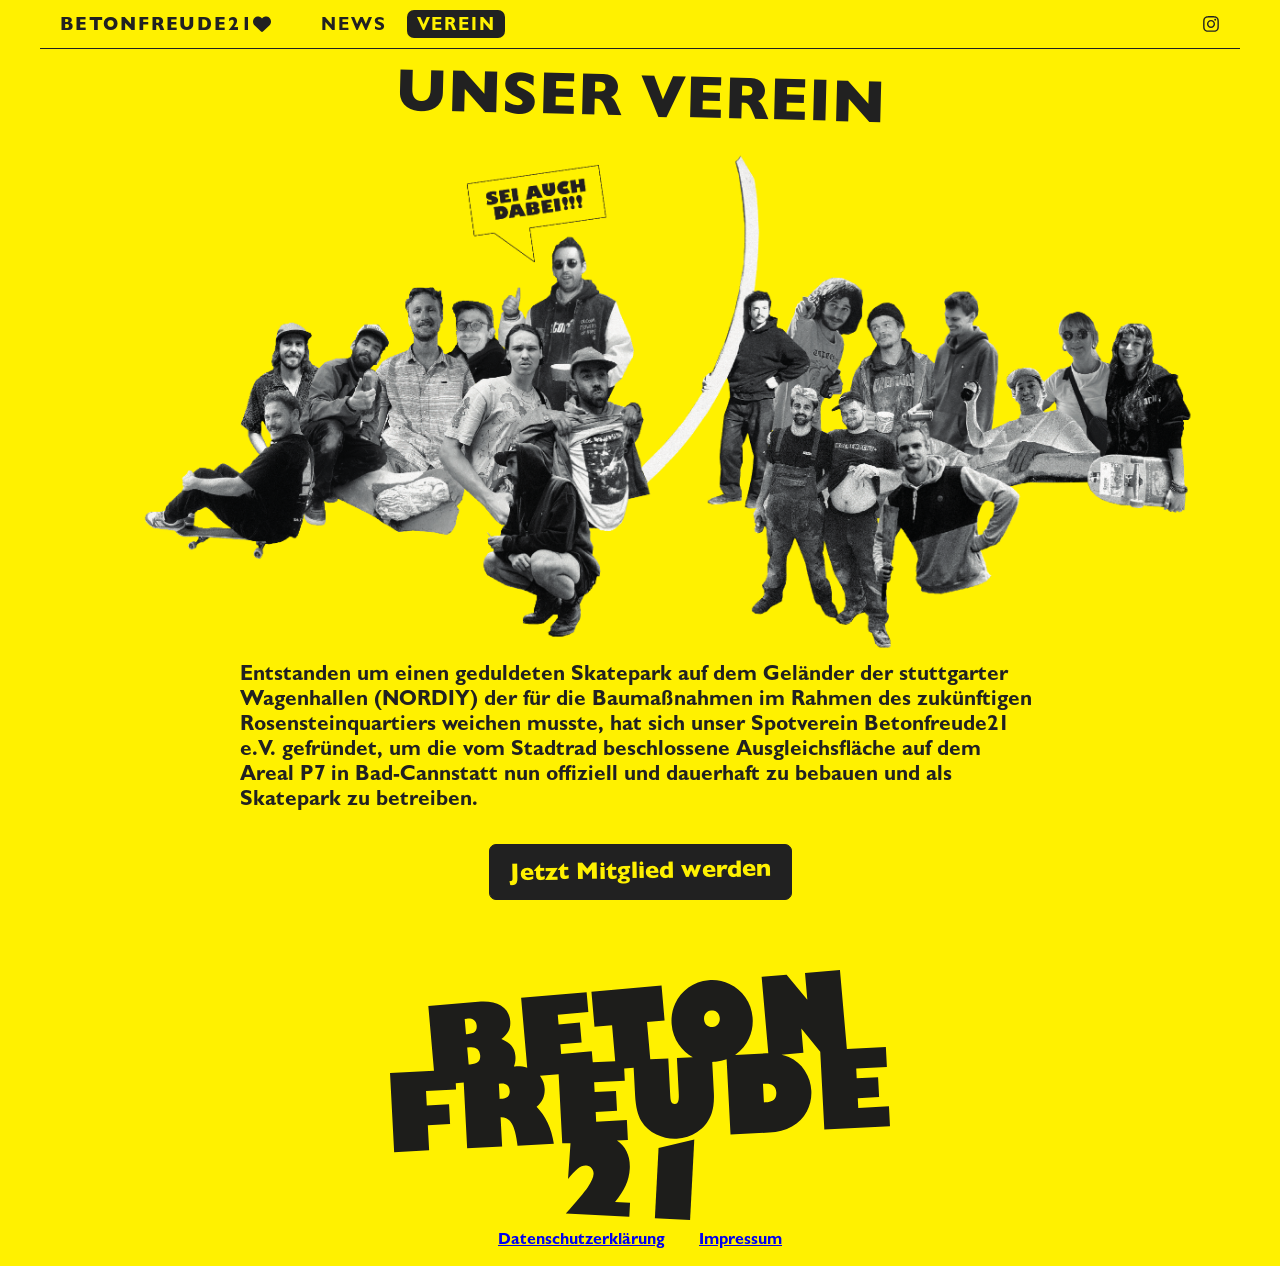
==== commit 6a0cfd37: "fix about images" ====
--- a/about/index.html
+++ b/about/index.html
@@ -4,7 +4,7 @@
           <span>Kontakt</span>
         </a> --> </nav>  <div class="content-column content page-header" data-astro-cid-kh7btl4r> <h1 data-astro-cid-kh7btl4r>
 Unser Verein
-</h1> </div> <section class="main-section" data-astro-cid-kh7btl4r> <div class="banner" data-astro-cid-kh7btl4r> <img src="images/verein_links.png" alt="Betonfreude21 Verein" class="header-image" data-astro-cid-kh7btl4r> <img src="images/verein_rechts.png" alt="Betonfreude21 Verein" class="header-image" data-astro-cid-kh7btl4r> </div> <div class="content-column" data-astro-cid-kh7btl4r> <div class="content" data-astro-cid-kh7btl4r> <div class="text" data-astro-cid-kh7btl4r> <p data-astro-cid-kh7btl4r>
+</h1> </div> <section class="main-section" data-astro-cid-kh7btl4r> <div class="banner" data-astro-cid-kh7btl4r> <img src="/images/verein_links.png" alt="Betonfreude21 Verein" class="header-image" data-astro-cid-kh7btl4r> <img src="/images/verein_rechts.png" alt="Betonfreude21 Verein" class="header-image" data-astro-cid-kh7btl4r> </div> <div class="content-column" data-astro-cid-kh7btl4r> <div class="content" data-astro-cid-kh7btl4r> <div class="text" data-astro-cid-kh7btl4r> <p data-astro-cid-kh7btl4r>
 Entstanden um einen geduldeten Skatepark auf dem Geländer der stuttgarter Wagenhallen (NORDIY) der für die Baumaßnahmen im Rahmen des zukünftigen Rosensteinquartiers weichen musste, hat sich unser Spotverein Betonfreude21 e.V. gefründet, um die vom Stadtrad beschlossene Ausgleichsfläche auf dem Areal P7 in Bad-Cannstatt nun offiziell und dauerhaft zu bebauen und als Skatepark zu betreiben.
 </p> <p data-astro-cid-kh7btl4r></p> </div> <div class="button-container" data-astro-cid-kh7btl4r> <button class="color-invert membership-button" data-astro-cid-kh7btl4r> <div data-astro-cid-kh7btl4r>
 Jetzt Mitglied werden
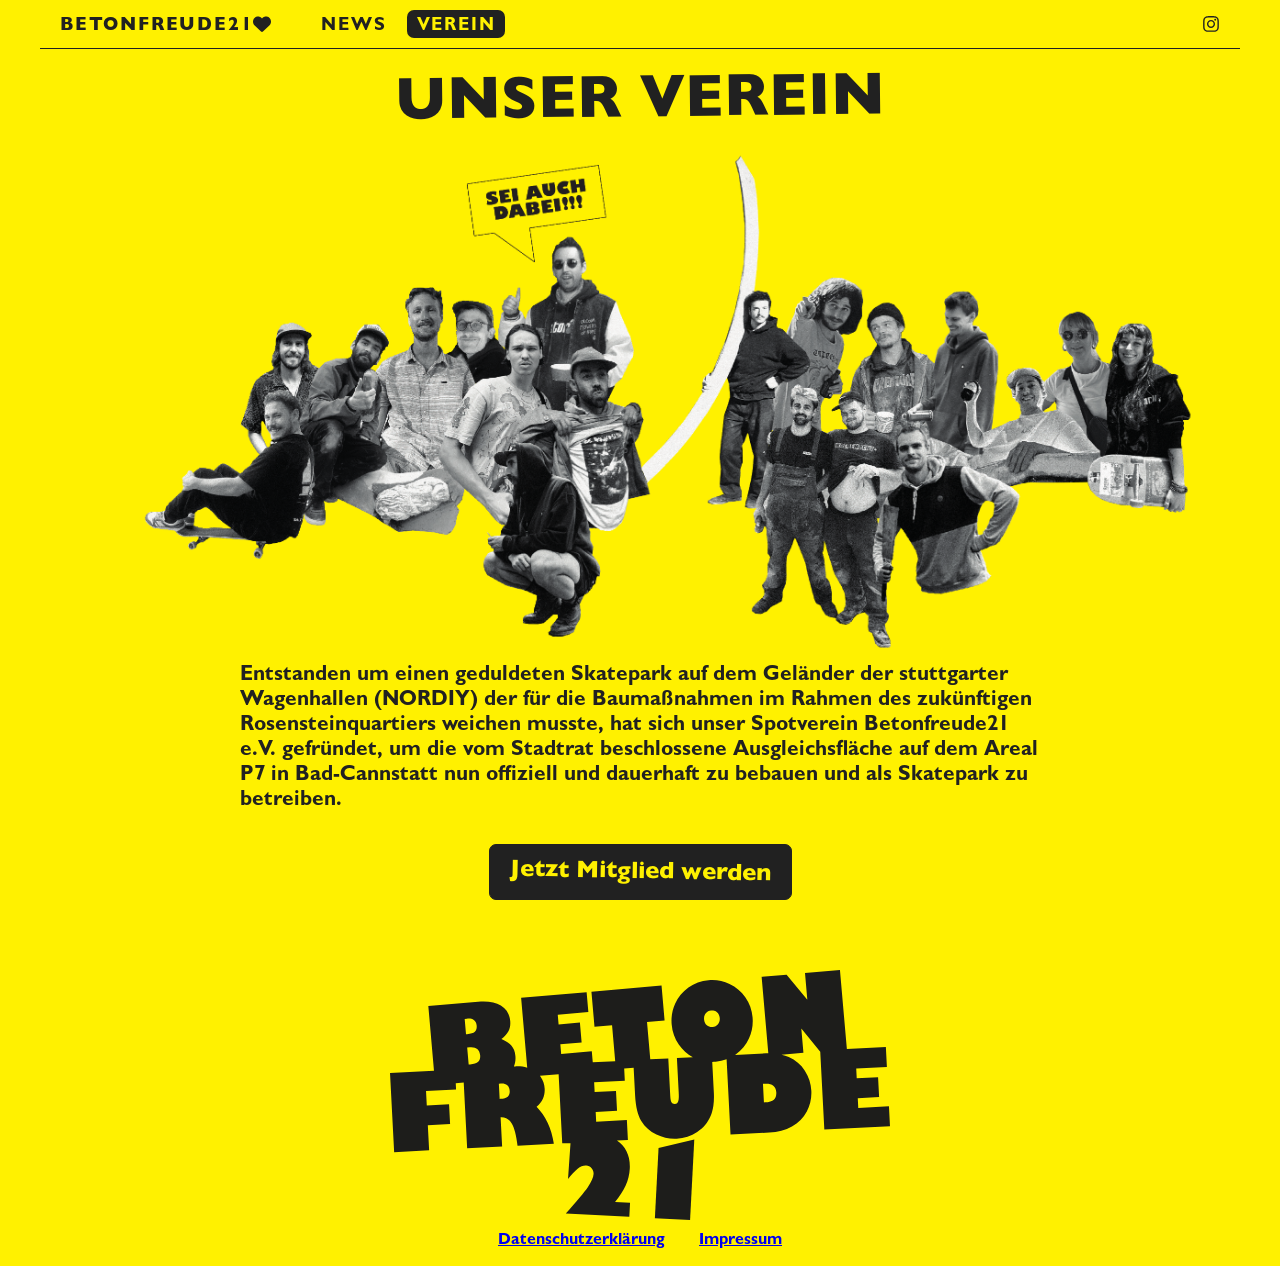
==== commit ac55cbad: "fix typo" ====
--- a/about/index.html
+++ b/about/index.html
@@ -5,7 +5,7 @@
         </a> --> </nav>  <div class="content-column content page-header" data-astro-cid-kh7btl4r> <h1 data-astro-cid-kh7btl4r>
 Unser Verein
 </h1> </div> <section class="main-section" data-astro-cid-kh7btl4r> <div class="banner" data-astro-cid-kh7btl4r> <img src="/images/verein_links.png" alt="Betonfreude21 Verein" class="header-image" data-astro-cid-kh7btl4r> <img src="/images/verein_rechts.png" alt="Betonfreude21 Verein" class="header-image" data-astro-cid-kh7btl4r> </div> <div class="content-column" data-astro-cid-kh7btl4r> <div class="content" data-astro-cid-kh7btl4r> <div class="text" data-astro-cid-kh7btl4r> <p data-astro-cid-kh7btl4r>
-Entstanden um einen geduldeten Skatepark auf dem Geländer der stuttgarter Wagenhallen (NORDIY) der für die Baumaßnahmen im Rahmen des zukünftigen Rosensteinquartiers weichen musste, hat sich unser Spotverein Betonfreude21 e.V. gefründet, um die vom Stadtrad beschlossene Ausgleichsfläche auf dem Areal P7 in Bad-Cannstatt nun offiziell und dauerhaft zu bebauen und als Skatepark zu betreiben.
+Entstanden um einen geduldeten Skatepark auf dem Geländer der stuttgarter Wagenhallen (NORDIY) der für die Baumaßnahmen im Rahmen des zukünftigen Rosensteinquartiers weichen musste, hat sich unser Spotverein Betonfreude21 e.V. gefründet, um die vom Stadtrat beschlossene Ausgleichsfläche auf dem Areal P7 in Bad-Cannstatt nun offiziell und dauerhaft zu bebauen und als Skatepark zu betreiben.
 </p> <p data-astro-cid-kh7btl4r></p> </div> <div class="button-container" data-astro-cid-kh7btl4r> <button class="color-invert membership-button" data-astro-cid-kh7btl4r> <div data-astro-cid-kh7btl4r>
 Jetzt Mitglied werden
 </div> </button> </div> </div> </div> </section> <section class="main-section membership-section" id="membership" data-astro-cid-kh7btl4r> <div class="content-column content" data-astro-cid-kh7btl4r> <div class="membership-form" data-astro-cid-s5mtdlnw> <h3 data-astro-cid-s5mtdlnw>1. Daten</h3> <section data-astro-cid-s5mtdlnw> <div class="grid cols-2" data-astro-cid-s5mtdlnw> <div class="form-field " data-astro-cid-geof7azc> <label for="firstName" data-astro-cid-geof7azc> Vorname <span class="required" data-astro-cid-geof7azc>*</span> </label>  <input type="text" id="firstName" required data-astro-cid-s5mtdlnw>  <div class="error" data-astro-cid-geof7azc></div> </div>   <div class="form-field " data-astro-cid-geof7azc> <label for="lastName" data-astro-cid-geof7azc> Nachname <span class="required" data-astro-cid-geof7azc>*</span> </label>  <input type="text" id="lastName" required data-astro-cid-s5mtdlnw>  <div class="error" data-astro-cid-geof7azc></div> </div>   <div class="form-field col-span-2" data-astro-cid-geof7azc> <label for="street" data-astro-cid-geof7azc> Straße + Nr. <span class="required" data-astro-cid-geof7azc>*</span> </label>  <input type="text" id="street" required data-astro-cid-s5mtdlnw>  <div class="error" data-astro-cid-geof7azc></div> </div>   <div class="form-field " data-astro-cid-geof7azc> <label for="zip" data-astro-cid-geof7azc> PLZ <span class="required" data-astro-cid-geof7azc>*</span> </label>  <input type="text" id="zip" required data-astro-cid-s5mtdlnw>  <div class="error" data-astro-cid-geof7azc></div> </div>   <div class="form-field " data-astro-cid-geof7azc> <label for="city" data-astro-cid-geof7azc> Ort <span class="required" data-astro-cid-geof7azc>*</span> </label>  <input type="text" id="city" required data-astro-cid-s5mtdlnw>  <div class="error" data-astro-cid-geof7azc></div> </div>   <div class="form-field col-span-2" data-astro-cid-geof7azc> <label for="country" data-astro-cid-geof7azc> Land <span class="required" data-astro-cid-geof7azc>*</span> </label>  <input type="text" id="country" required data-astro-cid-s5mtdlnw>  <div class="error" data-astro-cid-geof7azc></div> </div>   <div class="form-field col-span-2" data-astro-cid-geof7azc> <label for="birthday" data-astro-cid-geof7azc> Geburtstag <span class="required" data-astro-cid-geof7azc>*</span> </label>  <input type="text" id="birthday" required data-astro-cid-s5mtdlnw>  <div class="error" data-astro-cid-geof7azc></div> </div>   <div class="form-field telephone" data-astro-cid-geof7azc> <label for="phone" data-astro-cid-geof7azc> Telefon <span class="required" data-astro-cid-geof7azc>*</span> </label>  <input type="text" id="phone" required data-astro-cid-s5mtdlnw>  <div class="error" data-astro-cid-geof7azc></div> </div>   <!-- honeypot --> <div class="form-field email" data-astro-cid-geof7azc> <label for="email" data-astro-cid-geof7azc> E-Mail <span class="required" data-astro-cid-geof7azc>*</span> </label>  <input type="text" id="email" required data-astro-cid-s5mtdlnw>  <div class="error" data-astro-cid-geof7azc></div> </div>   <div class="form-field " data-astro-cid-geof7azc> <label for="info" data-astro-cid-geof7azc> E-Mail <span class="required" data-astro-cid-geof7azc>*</span> </label>  <input type="text" id="info" data-astro-cid-s5mtdlnw>  <div class="error" data-astro-cid-geof7azc></div> </div>   </div> </section> <h3 data-astro-cid-s5mtdlnw>2. Beginn der Mitgliedschaft</h3> <section data-astro-cid-s5mtdlnw> <p data-astro-cid-s5mtdlnw>
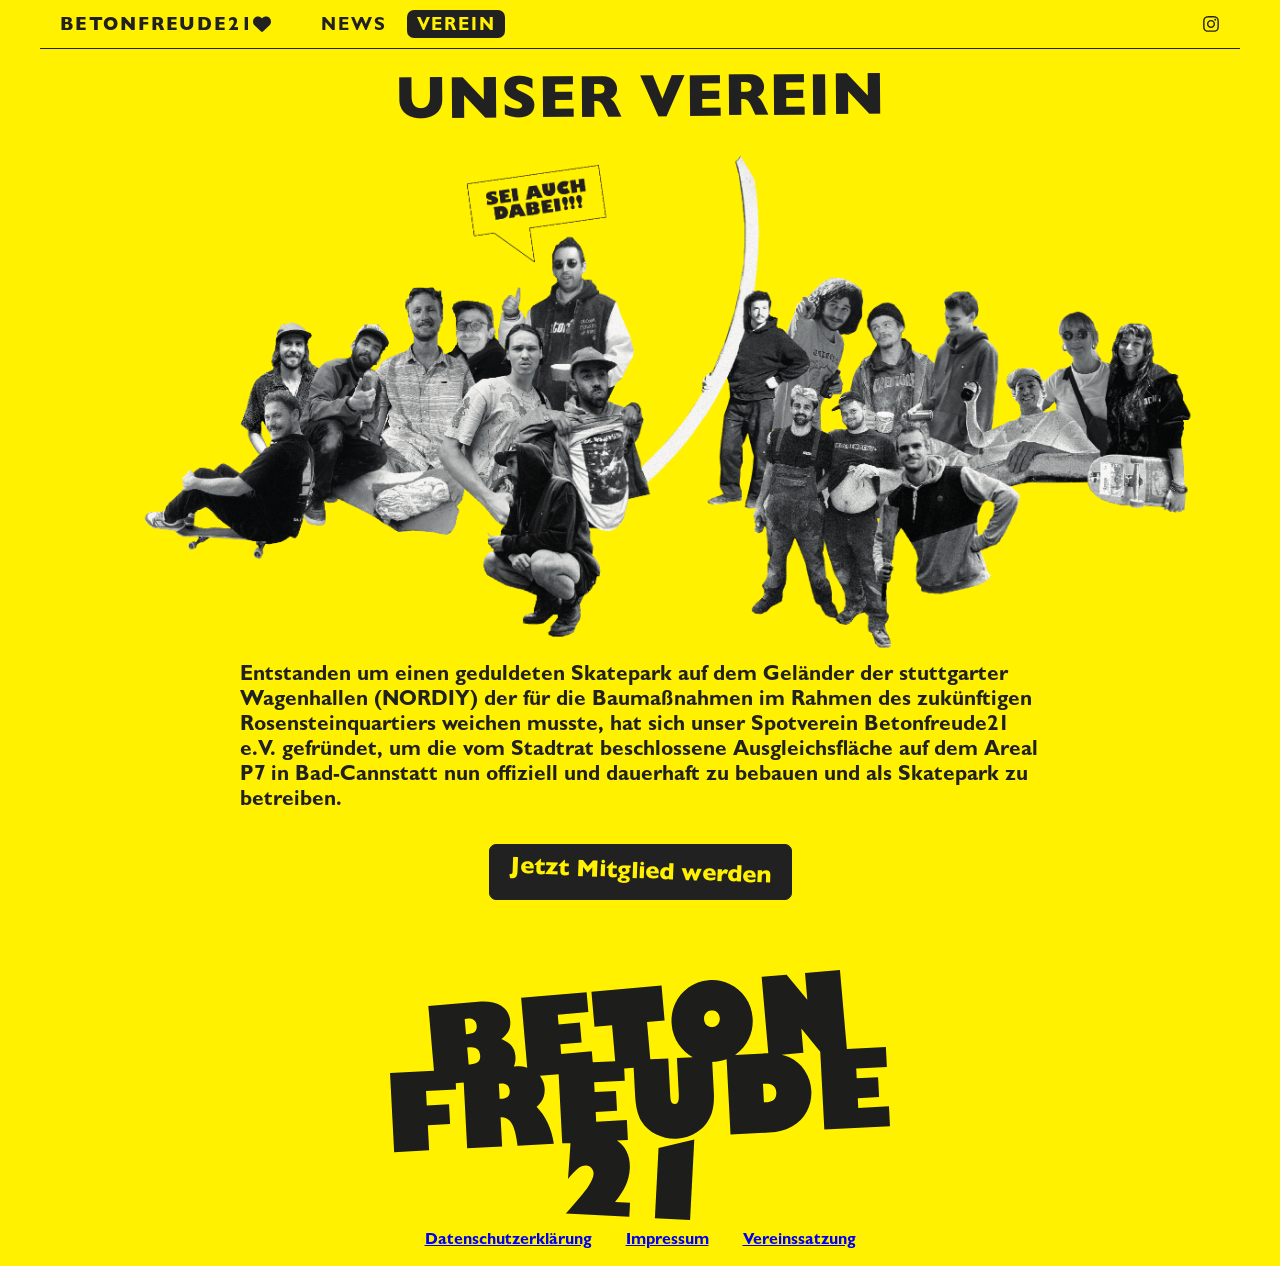
==== commit 90a3beb7: "add satzung and benutzungsordnung links" ====
--- a/about/index.html
+++ b/about/index.html
@@ -57,7 +57,7 @@
       handeln und so die für einen derartig offenen Platz notwendige Etikette pflegen
       und wahren.
 </p> </section> <h3 data-astro-cid-s5mtdlnw>6. Einverständniserklärung Satzung, Hausordnung</h3> <div class="spacer" data-astro-cid-s5mtdlnw></div> <section data-astro-cid-s5mtdlnw> <div class="checkbox " data-astro-cid-b2g5l3xn> <label class="checkbox-wrapper" data-astro-cid-b2g5l3xn> <input id="acceptStatutes" type="checkbox" required data-astro-cid-b2g5l3xn> <span class="custom-checkbox" data-astro-cid-b2g5l3xn></span> <span data-astro-cid-b2g5l3xn> 
-Ich habe die Vereinssatzung und die Benutzungsordnung des Betonfreude 21 e.V
+Ich habe die <a href="/satzung.pdf" target="_blank" data-astro-cid-s5mtdlnw>Vereinssatzung</a> und die <a href="/benutzungsordnung.pdf" target="_blank" data-astro-cid-s5mtdlnw>Benutzungsordnung</a> des Betonfreude 21 e.V
       gelesen und bin mit den Inhalten einverstanden. Ich bin damit einverstanden,
       dass meine Daten von der Organisation "Betonfreude 21 e.V" zum Zweck der Vertragserfüllung
       im Rahmen der Mitgliedschaft hinterlegt, verarbeitet und genutzt werden. Ich
@@ -80,6 +80,4 @@
 Vielen Dank! 
           Deine Mitgliedschaftsanfrage wurde erfolgreich übermittelt. 
           Wir werden uns in Kürze bei Ihnen melden.
-</div> </div> </div> </section> </div> <script type="module">class a{uri="https://api.betonfreude21.de/api";membershipSignup=async n=>{window.fetch==null&&alert("Ihr Browser ist veraltet und unterstützt nicht die benötigten Funktionen. Bitte aktualisieren Sie Ihren Browser.");let r=await fetch(`${this.uri}/applyMembership`,{method:"POST",body:JSON.stringify(n),headers:{"X-Api-Key":"6998d9d8-b1b0-477f-a323-2679f7c04769","Content-Type":"application/json"}});if(!r.ok){let t=await r.json();throw new Error(t.message)}}}const c=new a;function f(e,n,r){let t=e.querySelector(`[id="${n}"]`),i=m(t);if(r[n]=i,t.required||n=="info"||n=="membershipFee"&&r.membershipKind=="Supporter"){if(i==null||typeof i=="string"&&i.trim()==="")return s(t,"Dieses Feld ist erforderlich."),!1;if(typeof i=="boolean"&&i===!1)s(t,"Bitte bestätigen Sie die Einwilligung.");else if(t.dataset.isDate&&i&&!/^\d{2}\.\d{2}\.\d{2,4}$/.test(i))return s(t,"Bitte ein gültiges DD-MM-YYYY Datum eingeben."),!1}return!0}function m(e){if(e instanceof HTMLInputElement&&e.type!=="checkbox"||e instanceof HTMLSelectElement||e instanceof HTMLTextAreaElement)return e.value;if(e instanceof HTMLInputElement&&e.type==="checkbox")return e.checked;throw new Error("Form element not found or unsupported type.")}function s(e,n){let r=e.parentElement;for(let t=0;t<3&&r.querySelector(".error")==null;t++)r=r.parentElement;n?(r.classList.add("has-error"),r.querySelector(".error").innerHTML=n):(r.classList.remove("has-error"),r.querySelector(".error").innerHTML="")}function u(e,n,r=!1){e.forEach(i=>{let l=n.querySelector(`[id="${i}"]`);r&&(l instanceof HTMLInputElement&&l.type!=="checkbox"||l instanceof HTMLSelectElement||l instanceof HTMLTextAreaElement?l.value=null:l instanceof HTMLInputElement&&l.type==="checkbox"&&(l.checked=!1)),s(l,null)});const t=n.querySelector("#submit-button");t.classList.remove("busy"),s(t,null),n.classList.remove("is-success")}const o={firstName:null,lastName:null,street:null,zip:null,city:null,country:null,phone:null,info:null,birthday:null,membershipKind:null,membershipFee:null,membershipStart:null,iban:null,bic:null,accountHolder:null,bank:null,acceptDsgvo:!1,acceptStatutes:!1,acceptSepa:!1};async function p(){let e={...o},n=document.querySelector(".membership-form");if(u(Object.keys(o),n,!1),!n)throw new Error("Membership form not found.");let r=!0;Object.keys(e).forEach(i=>{let l=f(n,i,e);r=r&&l});const t=document.querySelector("#submit-button");if(!r){s(t,"Bitte fülle alle Pflichtfelder aus.");return}try{t.disabled=!0,t.classList.add("busy");let i=await c.membershipSignup(e);n.classList.add("is-success")}catch(i){console.error(i),s(t,"Ein fehler ist aufgetreten")}finally{t.disabled=!1,t.classList.remove("busy")}}function d(){document.querySelector("#submit-button").addEventListener("click",async e=>{await p()}),document.querySelector("#reset-button").addEventListener("click",async e=>{u(Object.keys(o),document.querySelector(".membership-form"),!0)})}d();</script>   </div> </section>  <footer class="content-column" data-astro-cid-sckkx6r4> <div data-astro-cid-sckkx6r4> <img src="/images/Betonfreude_Logo_2026.svg" class="footer-logo" data-astro-cid-sckkx6r4> </div> <div data-astro-cid-sckkx6r4> <nav aria-label="footer navigation" data-astro-cid-sckkx6r4> <ul data-astro-cid-sckkx6r4> <li data-astro-cid-sckkx6r4> <a href="/privacy" class="footer-item" data-astro-cid-sckkx6r4>Datenschutzerklärung</a> </li> <li data-astro-cid-sckkx6r4> <a href="/impressum" class="footer-item" data-astro-cid-sckkx6r4>Impressum</a> </li> <!-- <li>
-                <a href="/contact" class="footer-item">Kontakt</a>
-              </li> --> </ul> </nav> </div> </footer> </div>   <script type="module">const e=document.querySelector(".mobile-nav");document.querySelector(".mobile-nav-toggle").addEventListener("click",()=>{e.classList.toggle("open")});</script></body></html>  <script type="module" src="/assets/about.astro_astro_type_script_index_0_lang.CuJiD5gN.js"></script>+</div> </div> </div> </section> </div> <script type="module">class a{uri="https://api.betonfreude21.de/api";membershipSignup=async n=>{window.fetch==null&&alert("Ihr Browser ist veraltet und unterstützt nicht die benötigten Funktionen. Bitte aktualisieren Sie Ihren Browser.");let r=await fetch(`${this.uri}/applyMembership`,{method:"POST",body:JSON.stringify(n),headers:{"X-Api-Key":"6998d9d8-b1b0-477f-a323-2679f7c04769","Content-Type":"application/json"}});if(!r.ok){let t=await r.json();throw new Error(t.message)}}}const c=new a;function f(e,n,r){let t=e.querySelector(`[id="${n}"]`),i=m(t);if(r[n]=i,t.required||n=="info"||n=="membershipFee"&&r.membershipKind=="Supporter"){if(i==null||typeof i=="string"&&i.trim()==="")return s(t,"Dieses Feld ist erforderlich."),!1;if(typeof i=="boolean"&&i===!1)s(t,"Bitte bestätigen Sie die Einwilligung.");else if(t.dataset.isDate&&i&&!/^\d{2}\.\d{2}\.\d{2,4}$/.test(i))return s(t,"Bitte ein gültiges DD-MM-YYYY Datum eingeben."),!1}return!0}function m(e){if(e instanceof HTMLInputElement&&e.type!=="checkbox"||e instanceof HTMLSelectElement||e instanceof HTMLTextAreaElement)return e.value;if(e instanceof HTMLInputElement&&e.type==="checkbox")return e.checked;throw new Error("Form element not found or unsupported type.")}function s(e,n){let r=e.parentElement;for(let t=0;t<3&&r.querySelector(".error")==null;t++)r=r.parentElement;n?(r.classList.add("has-error"),r.querySelector(".error").innerHTML=n):(r.classList.remove("has-error"),r.querySelector(".error").innerHTML="")}function u(e,n,r=!1){e.forEach(i=>{let l=n.querySelector(`[id="${i}"]`);r&&(l instanceof HTMLInputElement&&l.type!=="checkbox"||l instanceof HTMLSelectElement||l instanceof HTMLTextAreaElement?l.value=null:l instanceof HTMLInputElement&&l.type==="checkbox"&&(l.checked=!1)),s(l,null)});const t=n.querySelector("#submit-button");t.classList.remove("busy"),s(t,null),n.classList.remove("is-success")}const o={firstName:null,lastName:null,street:null,zip:null,city:null,country:null,phone:null,info:null,birthday:null,membershipKind:null,membershipFee:null,membershipStart:null,iban:null,bic:null,accountHolder:null,bank:null,acceptDsgvo:!1,acceptStatutes:!1,acceptSepa:!1};async function p(){let e={...o},n=document.querySelector(".membership-form");if(u(Object.keys(o),n,!1),!n)throw new Error("Membership form not found.");let r=!0;Object.keys(e).forEach(i=>{let l=f(n,i,e);r=r&&l});const t=document.querySelector("#submit-button");if(!r){s(t,"Bitte fülle alle Pflichtfelder aus.");return}try{t.disabled=!0,t.classList.add("busy");let i=await c.membershipSignup(e);n.classList.add("is-success")}catch(i){console.error(i),s(t,"Ein fehler ist aufgetreten")}finally{t.disabled=!1,t.classList.remove("busy")}}function d(){document.querySelector("#submit-button").addEventListener("click",async e=>{await p()}),document.querySelector("#reset-button").addEventListener("click",async e=>{u(Object.keys(o),document.querySelector(".membership-form"),!0)})}d();</script>   </div> </section>  <footer class="content-column" data-astro-cid-sckkx6r4> <div data-astro-cid-sckkx6r4> <img src="/images/Betonfreude_Logo_2026.svg" class="footer-logo" data-astro-cid-sckkx6r4> </div> <div data-astro-cid-sckkx6r4> <nav aria-label="footer navigation" data-astro-cid-sckkx6r4> <ul data-astro-cid-sckkx6r4> <li data-astro-cid-sckkx6r4> <a href="/privacy" class="footer-item" data-astro-cid-sckkx6r4>Datenschutzerklärung</a> </li> <li data-astro-cid-sckkx6r4> <a href="/impressum" class="footer-item" data-astro-cid-sckkx6r4>Impressum</a> </li> <li data-astro-cid-sckkx6r4> <a href="/satzung.pdf" target="_blank" class="footer-item" data-astro-cid-sckkx6r4>Vereinssatzung</a> </li> </ul> </nav> </div> </footer> </div>   <script type="module">const e=document.querySelector(".mobile-nav");document.querySelector(".mobile-nav-toggle").addEventListener("click",()=>{e.classList.toggle("open")});</script></body></html>  <script type="module" src="/assets/about.astro_astro_type_script_index_0_lang.CuJiD5gN.js"></script>
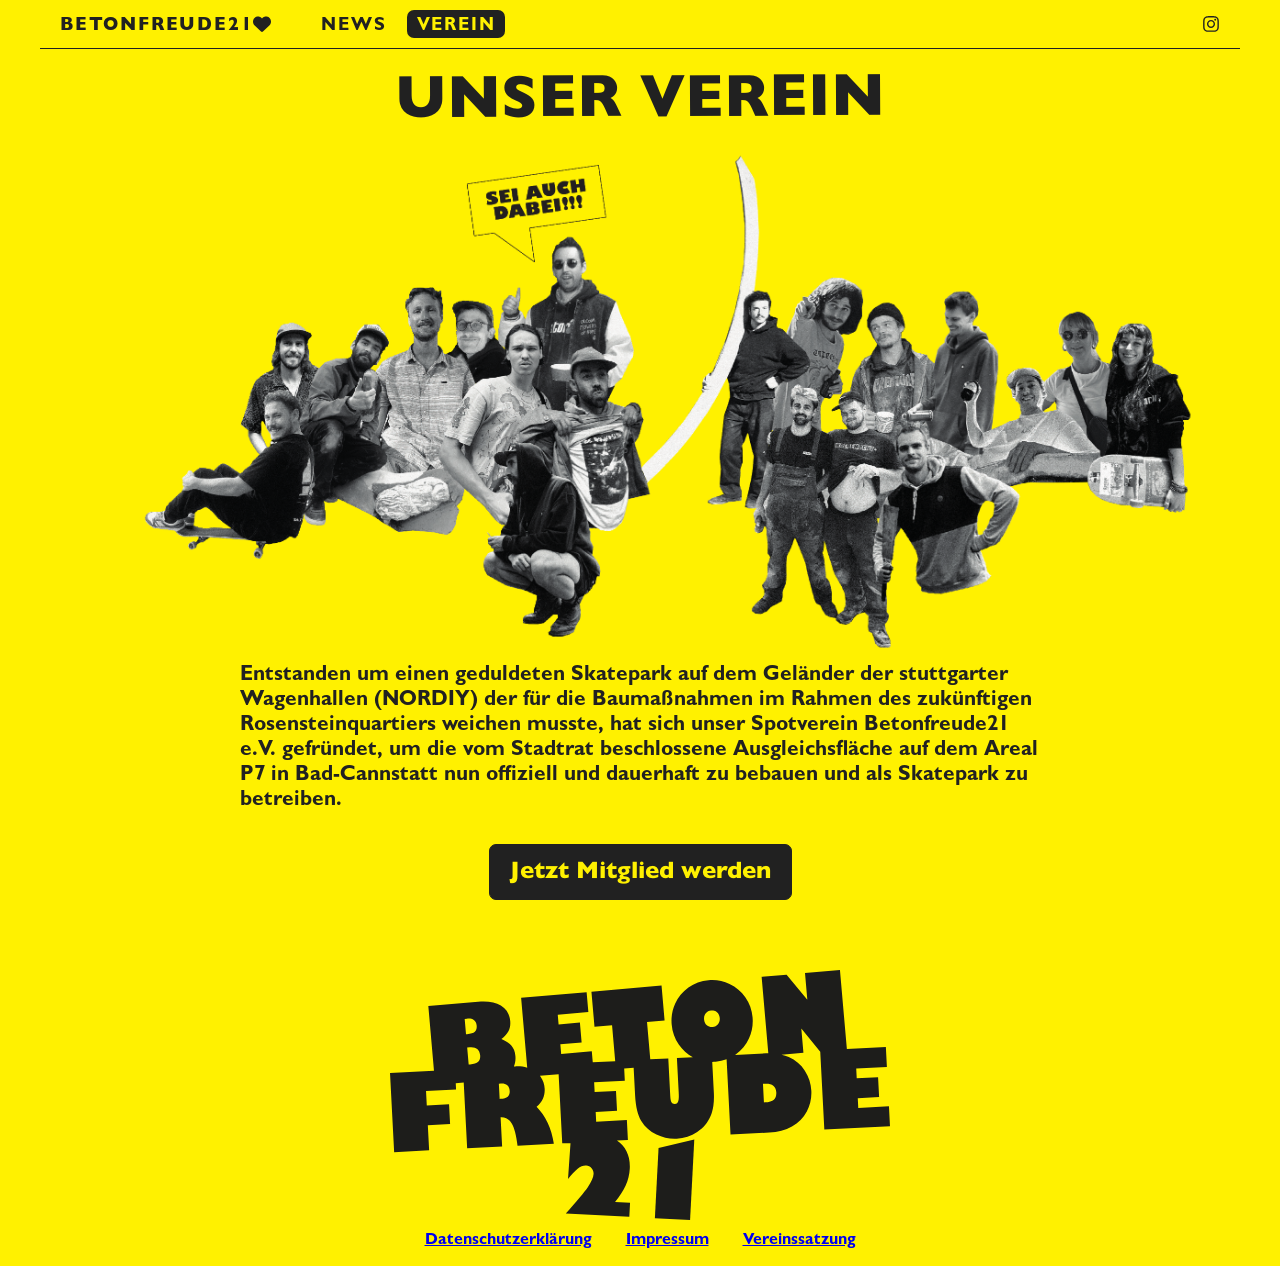
==== commit c9cf03be: "neue satzung" ====
--- a/about/index.html
+++ b/about/index.html
@@ -1,4 +1,4 @@
-<!DOCTYPE html><html lang="en" data-astro-cid-sckkx6r4> <head><meta charset="UTF-8"><meta name="viewport" content="width=device-width"><meta name="generator" content="Astro v5.10.0"><title>Betonfreunde21</title><link rel="icon" type="image/x-icon" href="/favicon.ico"><link rel="stylesheet" href="/assets/about.Dw9ETUSf.css">
+<!DOCTYPE html><html lang="en" data-astro-cid-sckkx6r4> <head><meta charset="UTF-8"><meta name="viewport" content="width=device-width"><meta name="generator" content="Astro v5.10.0"><title>Betonfreunde21</title><link rel="icon" type="image/x-icon" href="/favicon.ico"><link rel="stylesheet" href="/assets/about.6SehNRV2.css">
 <link rel="stylesheet" href="/assets/about.BWBRM4g2.css"></head> <body data-astro-cid-sckkx6r4> <div class="main-grid" data-astro-cid-sckkx6r4> <nav class="content-column main-nav" data-astro-cid-sckkx6r4> <nav class="left" data-astro-cid-sckkx6r4> <a class="nav-item main" href="/" data-astro-cid-sckkx6r4> <span data-astro-cid-sckkx6r4>Betonfreude21</span> <svg xmlns="http://www.w3.org/2000/svg" viewBox="0 0 512 512" data-astro-cid-patnjmll> &lt;!-- Font Awesome Free 6.5.1 by @fontawesome - https://fontawesome.com License - https://fontawesome.com/license/free (Icons: CC BY 4.0, Fonts: SIL OFL 1.1, Code: MIT License) Copyright 2023 Fonticons, Inc. --&gt; <path d="M47.6 300.4L228.3 469.1c7.5 7 17.4 10.9 27.7 10.9s20.2-3.9 27.7-10.9L464.4 300.4c30.4-28.3 47.6-68 47.6-109.5v-5.8c0-69.9-50.5-129.5-119.4-141C347 36.5 300.6 51.4 268 84L256 96 244 84c-32.6-32.6-79-47.5-124.6-39.9C50.5 55.6 0 115.2 0 185.1v5.8c0 41.5 17.2 81.2 47.6 109.5z" data-astro-cid-patnjmll></path> </svg>  </a> <a class="nav-item only-desktop" href="/news" data-astro-cid-sckkx6r4> <span data-astro-cid-sckkx6r4>News</span> </a> <a class="nav-item only-desktop active" href="/about" data-astro-cid-sckkx6r4> <span data-astro-cid-sckkx6r4>Verein</span> </a> <!-- <a class="nav-item" href="/about">About</a>
           <a class="nav-item">News</a> --> </nav> <nav class="right" data-astro-cid-sckkx6r4> <a class="nav-item" href="https://www.instagram.com/betonfreude21/" target="_blank" rel="noopener noreferrer" data-astro-cid-sckkx6r4> <svg xmlns="http://www.w3.org/2000/svg" viewBox="0 0 448 512" data-astro-cid-patnjmll> &lt;!-- Font Awesome Free 6.5.1 by @fontawesome - https://fontawesome.com License - https://fontawesome.com/license/free (Icons: CC BY 4.0, Fonts: SIL OFL 1.1, Code: MIT License) Copyright 2023 Fonticons, Inc. --&gt; <path d="M224.1 141c-63.6 0-114.9 51.3-114.9 114.9s51.3 114.9 114.9 114.9S339 319.5 339 255.9 287.7 141 224.1 141zm0 189.6c-41.1 0-74.7-33.5-74.7-74.7s33.5-74.7 74.7-74.7 74.7 33.5 74.7 74.7-33.6 74.7-74.7 74.7zm146.4-194.3c0 14.9-12 26.8-26.8 26.8-14.9 0-26.8-12-26.8-26.8s12-26.8 26.8-26.8 26.8 12 26.8 26.8zm76.1 27.2c-1.7-35.9-9.9-67.7-36.2-93.9-26.2-26.2-58-34.4-93.9-36.2-37-2.1-147.9-2.1-184.9 0-35.8 1.7-67.6 9.9-93.9 36.1s-34.4 58-36.2 93.9c-2.1 37-2.1 147.9 0 184.9 1.7 35.9 9.9 67.7 36.2 93.9s58 34.4 93.9 36.2c37 2.1 147.9 2.1 184.9 0 35.9-1.7 67.7-9.9 93.9-36.2 26.2-26.2 34.4-58 36.2-93.9 2.1-37 2.1-147.8 0-184.8zM398.8 388c-7.8 19.6-22.9 34.7-42.6 42.6-29.5 11.7-99.5 9-132.1 9s-102.7 2.6-132.1-9c-19.6-7.8-34.7-22.9-42.6-42.6-11.7-29.5-9-99.5-9-132.1s-2.6-102.7 9-132.1c7.8-19.6 22.9-34.7 42.6-42.6 29.5-11.7 99.5-9 132.1-9s102.7-2.6 132.1 9c19.6 7.8 34.7 22.9 42.6 42.6 11.7 29.5 9 99.5 9 132.1s2.7 102.7-9 132.1z" data-astro-cid-patnjmll></path> </svg>  </a> <button class="nav-item mobile-nav-toggle only-mobile" data-astro-cid-sckkx6r4> <svg xmlns="http://www.w3.org/2000/svg" viewBox="0 0 448 512" data-astro-cid-patnjmll> &lt;!-- Font Awesome Free 6.5.1 by @fontawesome - https://fontawesome.com License - https://fontawesome.com/license/free (Icons: CC BY 4.0, Fonts: SIL OFL 1.1, Code: MIT License) Copyright 2023 Fonticons, Inc. --&gt; <path d="M0 96C0 78.3 14.3 64 32 64l384 0c17.7 0 32 14.3 32 32s-14.3 32-32 32L32 128C14.3 128 0 113.7 0 96zM0 256c0-17.7 14.3-32 32-32l384 0c17.7 0 32 14.3 32 32s-14.3 32-32 32L32 288c-17.7 0-32-14.3-32-32zM448 416c0 17.7-14.3 32-32 32L32 448c-17.7 0-32-14.3-32-32s14.3-32 32-32l384 0c17.7 0 32 14.3 32 32z" data-astro-cid-patnjmll></path> </svg>  </button> </nav> </nav> <nav class="mobile-nav" data-astro-cid-sckkx6r4> <a class="nav-item" href="/" data-astro-cid-sckkx6r4> <span data-astro-cid-sckkx6r4>Home</span> </a> <a class="nav-item" href="/news" data-astro-cid-sckkx6r4> <span data-astro-cid-sckkx6r4>News</span> </a> <a class="nav-item active" href="/about" data-astro-cid-sckkx6r4> <span data-astro-cid-sckkx6r4>Verein</span> </a> <!-- <a class:list={["nav-item", { active: isActive("/contact") }]} href="/contact">
           <span>Kontakt</span>
--- a/assets/about.6SehNRV2.css
+++ b/assets/about.6SehNRV2.css
@@ -0,0 +1 @@
+svg[data-astro-cid-patnjmll]{font-size:inherit;width:1em;height:1em;fill:currentColor}.clickable{cursor:pointer}.content-column{grid-column:2}.banner{grid-column-start:1;grid-column-end:4}h3{margin:0;padding-top:5px;font-weight:500}p{margin:10px 0}.content{padding:0 20px;padding-padding:10px 0}.error{color:red;opacity:0;transition:opacity .3s ease;font-size:.8em}.has-error .error{display:block;opacity:1!important}.main-section{grid-column:1/-1;display:grid;grid-template-columns:subgrid}.main-section:nth-child(odd){background-color:#efefef}button,a.button{display:block;text-decoration:none;padding:15px 10px 10px;border:none;border-radius:7px;font-family:Gill;color:#212121;cursor:pointer;background-color:#fff100;border:1px solid #fff100}button:hover,a.button:hover,button.color-invert,a.button.color-invert{background-color:#212121;color:#fff100;border:1px solid #212121}button.color-invert:hover,a.button.color-invert:hover{background-color:#fff100;color:#212121;border-color:1px solid #fff100}.stack-h{display:flex;flex-direction:column;row-gap:10px}.stack-v{display:flex;flex-direction:row;column-gap:10px}.grid{display:grid;gap:10px}@media (min-width: 768px){.grid .row-span-1{grid-row:span 1}.grid .row-span-2{grid-row:span 2}.grid .row-span-3{grid-row:span 3}.grid .row-span-4{grid-row:span 4}.grid .row-span-5{grid-row:span 5}.grid .row-span-6{grid-row:span 6}.grid .row-span-7{grid-row:span 7}.grid .row-span-8{grid-row:span 8}.grid .row-span-9{grid-row:span 9}.grid .row-span-10{grid-row:span 10}.grid .row-span-11{grid-row:span 11}.grid .row-span-12{grid-row:span 12}.grid .col-span-1{grid-column:span 1}.grid .col-span-2{grid-column:span 2}.grid .col-span-3{grid-column:span 3}.grid .col-span-4{grid-column:span 4}.grid .col-span-5{grid-column:span 5}.grid .col-span-6{grid-column:span 6}.grid .col-span-7{grid-column:span 7}.grid .col-span-8{grid-column:span 8}.grid .col-span-9{grid-column:span 9}.grid .col-span-10{grid-column:span 10}.grid .col-span-11{grid-column:span 11}.grid .col-span-12{grid-column:span 12}.grid.cols-1{grid-template-columns:repeat(1,1fr)}.grid.cols-2{grid-template-columns:repeat(2,1fr)}.grid.cols-3{grid-template-columns:repeat(3,1fr)}.grid.cols-4{grid-template-columns:repeat(4,1fr)}.grid.cols-5{grid-template-columns:repeat(5,1fr)}.grid.cols-6{grid-template-columns:repeat(6,1fr)}.grid.cols-7{grid-template-columns:repeat(7,1fr)}.grid.cols-8{grid-template-columns:repeat(8,1fr)}.grid.cols-9{grid-template-columns:repeat(9,1fr)}.grid.cols-10{grid-template-columns:repeat(10,1fr)}.grid.cols-11{grid-template-columns:repeat(11,1fr)}.grid.cols-12{grid-template-columns:repeat(12,1fr)}.grid.rows-1{grid-template-rows:repeat(1,1fr)}.grid.rows-2{grid-template-rows:repeat(2,1fr)}.grid.rows-3{grid-template-rows:repeat(3,1fr)}.grid.rows-4{grid-template-rows:repeat(4,1fr)}.grid.rows-5{grid-template-rows:repeat(5,1fr)}.grid.rows-6{grid-template-rows:repeat(6,1fr)}.grid.rows-7{grid-template-rows:repeat(7,1fr)}.grid.rows-8{grid-template-rows:repeat(8,1fr)}.grid.rows-9{grid-template-rows:repeat(9,1fr)}.grid.rows-10{grid-template-rows:repeat(10,1fr)}.grid.rows-11{grid-template-rows:repeat(11,1fr)}.grid.rows-12{grid-template-rows:repeat(12,1fr)}}select{width:100%;appearance:none;-webkit-appearance:none;-moz-appearance:none;background-color:#0000;border:1px solid #212121;padding:.5rem;font-size:1rem;border-radius:7px;background-repeat:no-repeat;background-position:right .5rem center}.page-header{z-index:1;text-align:center;font-size:60px;text-transform:uppercase}.page-header h1{margin:20px 0;font-size:inherit}textarea{padding:10px;border-radius:7px;border:1px solid #212121;background-color:#0000;width:100%}label{padding-left:5px;margin-bottom:0;font-size:.8em;font-weight:500}input{width:100%;box-sizing:border-box;outline:none;border:1px solid #212121;border-radius:7px;padding:10px;background:none}input::placeholder{color:#212121;opacity:.7;font-style:italic;font-family:Gill}@media (max-width: 768px){body{font-size:16px}}@font-face{font-family:Gill;font-style:normal;font-weight:300;src:url(/assets/Gill%20Sans%20Bold.BTBG3NhQ.otf) format("opentype")}@font-face{font-family:Gill;font-style:normal;font-weight:500;src:url(/assets/Gill%20Sans%20Heavy.BQGmUO4w.otf) format("opentype")}@font-face{font-family:Gill;font-style:italic;font-weight:300;src:url(/assets/Gill%20Sans%20Bold%20Italic.vO5bSb5B.otf) format("opentype")}html,body{margin:0;width:100%;font-family:Gill;background-color:#fff100;color:#212121;font-weight:300}.main-grid[data-astro-cid-sckkx6r4]{width:100%;height:100%;display:grid;grid-template-columns:auto minmax(0,1200px) auto;grid-auto-rows:auto}@media (min-width: 768px){.only-mobile[data-astro-cid-sckkx6r4]{display:none!important}}@media (max-width: 768px){.only-desktop[data-astro-cid-sckkx6r4]{display:none!important}.main-grid[data-astro-cid-sckkx6r4]{grid-template-columns:0px 1fr 0px}}nav[data-astro-cid-sckkx6r4].main-nav{z-index:10;display:flex;justify-content:space-between;column-gap:40px;border-bottom:1px solid #212121}nav[data-astro-cid-sckkx6r4].main-nav .nav-item[data-astro-cid-sckkx6r4]>[data-astro-cid-sckkx6r4]{position:relative;top:1px}nav[data-astro-cid-sckkx6r4].main-nav>nav[data-astro-cid-sckkx6r4]{display:flex;column-gap:10px;padding:10px}.nav-item[data-astro-cid-sckkx6r4]{font-size:18px;padding:5px 10px;border-radius:7px;text-decoration:none;display:flex;align-items:center;color:#212121;text-transform:uppercase;letter-spacing:.1em;font-weight:300}.nav-item[data-astro-cid-sckkx6r4].main{font-weight:500;margin-right:20px}.nav-item[data-astro-cid-sckkx6r4].active{background-color:#212121;color:#fff100}.nav-item[data-astro-cid-sckkx6r4]>[data-astro-cid-sckkx6r4]{height:18px}.nav-item[data-astro-cid-sckkx6r4]:hover{background-color:#212121;color:#fff100}nav[data-astro-cid-sckkx6r4].mobile-nav{z-index:10;overflow:hidden;transition:max-height .3s ease;display:flex;flex-direction:column;grid-column:2;gap:5px;background-color:#efefef;max-height:0}nav[data-astro-cid-sckkx6r4].mobile-nav.open{padding-bottom:10px;max-height:150px;border-bottom:1px solid #212121}nav[data-astro-cid-sckkx6r4].mobile-nav>.nav-item[data-astro-cid-sckkx6r4]{padding:10px;height:18px;margin-left:10px;margin-right:10px}nav[data-astro-cid-sckkx6r4].mobile-nav>.nav-item[data-astro-cid-sckkx6r4]:first-child{margin-top:10px}footer[data-astro-cid-sckkx6r4]{margin-top:40px;padding:10px 20px;display:flex;align-items:center;flex-direction:column}footer[data-astro-cid-sckkx6r4] .footer-logo[data-astro-cid-sckkx6r4]{width:500px;max-width:100%;height:auto}footer[data-astro-cid-sckkx6r4] ul[data-astro-cid-sckkx6r4]{list-style:none;margin:0;padding:0}footer[data-astro-cid-sckkx6r4] ul[data-astro-cid-sckkx6r4] li[data-astro-cid-sckkx6r4]{display:inline-block;padding:5px 0}footer[data-astro-cid-sckkx6r4] ul[data-astro-cid-sckkx6r4] li[data-astro-cid-sckkx6r4]:not(:last-child){margin-right:30px}
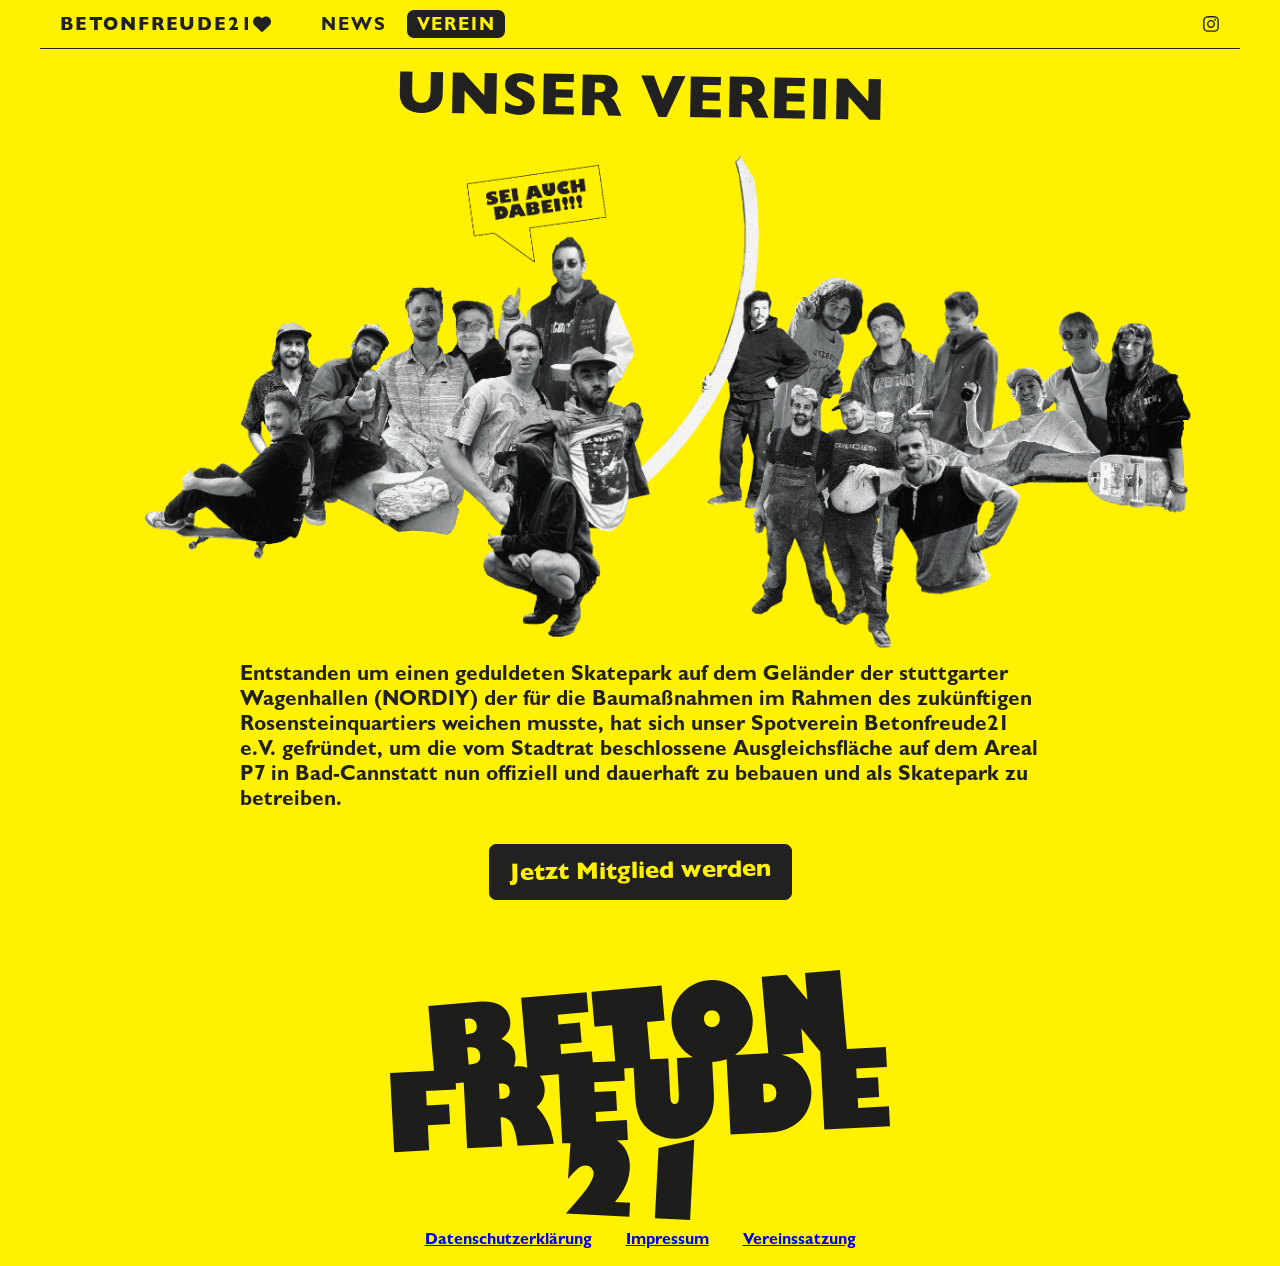
==== commit 6243101a: "membershipform easyverein" ====
--- a/about/index.html
+++ b/about/index.html
@@ -1,5 +1,5 @@
-<!DOCTYPE html><html lang="en" data-astro-cid-sckkx6r4> <head><meta charset="UTF-8"><meta name="viewport" content="width=device-width"><meta name="generator" content="Astro v5.10.0"><title>Betonfreunde21</title><link rel="icon" type="image/x-icon" href="/favicon.ico"><link rel="stylesheet" href="/assets/about.6SehNRV2.css">
-<link rel="stylesheet" href="/assets/about.BWBRM4g2.css"></head> <body data-astro-cid-sckkx6r4> <div class="main-grid" data-astro-cid-sckkx6r4> <nav class="content-column main-nav" data-astro-cid-sckkx6r4> <nav class="left" data-astro-cid-sckkx6r4> <a class="nav-item main" href="/" data-astro-cid-sckkx6r4> <span data-astro-cid-sckkx6r4>Betonfreude21</span> <svg xmlns="http://www.w3.org/2000/svg" viewBox="0 0 512 512" data-astro-cid-patnjmll> &lt;!-- Font Awesome Free 6.5.1 by @fontawesome - https://fontawesome.com License - https://fontawesome.com/license/free (Icons: CC BY 4.0, Fonts: SIL OFL 1.1, Code: MIT License) Copyright 2023 Fonticons, Inc. --&gt; <path d="M47.6 300.4L228.3 469.1c7.5 7 17.4 10.9 27.7 10.9s20.2-3.9 27.7-10.9L464.4 300.4c30.4-28.3 47.6-68 47.6-109.5v-5.8c0-69.9-50.5-129.5-119.4-141C347 36.5 300.6 51.4 268 84L256 96 244 84c-32.6-32.6-79-47.5-124.6-39.9C50.5 55.6 0 115.2 0 185.1v5.8c0 41.5 17.2 81.2 47.6 109.5z" data-astro-cid-patnjmll></path> </svg>  </a> <a class="nav-item only-desktop" href="/news" data-astro-cid-sckkx6r4> <span data-astro-cid-sckkx6r4>News</span> </a> <a class="nav-item only-desktop active" href="/about" data-astro-cid-sckkx6r4> <span data-astro-cid-sckkx6r4>Verein</span> </a> <!-- <a class="nav-item" href="/about">About</a>
+<!DOCTYPE html><html lang="en" data-astro-cid-sckkx6r4> <head><meta charset="UTF-8"><meta name="viewport" content="width=device-width"><meta name="generator" content="Astro v5.10.0"><title>Betonfreunde21</title><link rel="icon" type="image/x-icon" href="/favicon.ico"><link rel="stylesheet" href="/assets/about.Gh0MMPXD.css">
+<link rel="stylesheet" href="/assets/about.6SehNRV2.css"></head> <body data-astro-cid-sckkx6r4> <div class="main-grid" data-astro-cid-sckkx6r4> <nav class="content-column main-nav" data-astro-cid-sckkx6r4> <nav class="left" data-astro-cid-sckkx6r4> <a class="nav-item main" href="/" data-astro-cid-sckkx6r4> <span data-astro-cid-sckkx6r4>Betonfreude21</span> <svg xmlns="http://www.w3.org/2000/svg" viewBox="0 0 512 512" data-astro-cid-patnjmll> &lt;!-- Font Awesome Free 6.5.1 by @fontawesome - https://fontawesome.com License - https://fontawesome.com/license/free (Icons: CC BY 4.0, Fonts: SIL OFL 1.1, Code: MIT License) Copyright 2023 Fonticons, Inc. --&gt; <path d="M47.6 300.4L228.3 469.1c7.5 7 17.4 10.9 27.7 10.9s20.2-3.9 27.7-10.9L464.4 300.4c30.4-28.3 47.6-68 47.6-109.5v-5.8c0-69.9-50.5-129.5-119.4-141C347 36.5 300.6 51.4 268 84L256 96 244 84c-32.6-32.6-79-47.5-124.6-39.9C50.5 55.6 0 115.2 0 185.1v5.8c0 41.5 17.2 81.2 47.6 109.5z" data-astro-cid-patnjmll></path> </svg>  </a> <a class="nav-item only-desktop" href="/news" data-astro-cid-sckkx6r4> <span data-astro-cid-sckkx6r4>News</span> </a> <a class="nav-item only-desktop active" href="/about" data-astro-cid-sckkx6r4> <span data-astro-cid-sckkx6r4>Verein</span> </a> <!-- <a class="nav-item" href="/about">About</a>
           <a class="nav-item">News</a> --> </nav> <nav class="right" data-astro-cid-sckkx6r4> <a class="nav-item" href="https://www.instagram.com/betonfreude21/" target="_blank" rel="noopener noreferrer" data-astro-cid-sckkx6r4> <svg xmlns="http://www.w3.org/2000/svg" viewBox="0 0 448 512" data-astro-cid-patnjmll> &lt;!-- Font Awesome Free 6.5.1 by @fontawesome - https://fontawesome.com License - https://fontawesome.com/license/free (Icons: CC BY 4.0, Fonts: SIL OFL 1.1, Code: MIT License) Copyright 2023 Fonticons, Inc. --&gt; <path d="M224.1 141c-63.6 0-114.9 51.3-114.9 114.9s51.3 114.9 114.9 114.9S339 319.5 339 255.9 287.7 141 224.1 141zm0 189.6c-41.1 0-74.7-33.5-74.7-74.7s33.5-74.7 74.7-74.7 74.7 33.5 74.7 74.7-33.6 74.7-74.7 74.7zm146.4-194.3c0 14.9-12 26.8-26.8 26.8-14.9 0-26.8-12-26.8-26.8s12-26.8 26.8-26.8 26.8 12 26.8 26.8zm76.1 27.2c-1.7-35.9-9.9-67.7-36.2-93.9-26.2-26.2-58-34.4-93.9-36.2-37-2.1-147.9-2.1-184.9 0-35.8 1.7-67.6 9.9-93.9 36.1s-34.4 58-36.2 93.9c-2.1 37-2.1 147.9 0 184.9 1.7 35.9 9.9 67.7 36.2 93.9s58 34.4 93.9 36.2c37 2.1 147.9 2.1 184.9 0 35.9-1.7 67.7-9.9 93.9-36.2 26.2-26.2 34.4-58 36.2-93.9 2.1-37 2.1-147.8 0-184.8zM398.8 388c-7.8 19.6-22.9 34.7-42.6 42.6-29.5 11.7-99.5 9-132.1 9s-102.7 2.6-132.1-9c-19.6-7.8-34.7-22.9-42.6-42.6-11.7-29.5-9-99.5-9-132.1s-2.6-102.7 9-132.1c7.8-19.6 22.9-34.7 42.6-42.6 29.5-11.7 99.5-9 132.1-9s102.7-2.6 132.1 9c19.6 7.8 34.7 22.9 42.6 42.6 11.7 29.5 9 99.5 9 132.1s2.7 102.7-9 132.1z" data-astro-cid-patnjmll></path> </svg>  </a> <button class="nav-item mobile-nav-toggle only-mobile" data-astro-cid-sckkx6r4> <svg xmlns="http://www.w3.org/2000/svg" viewBox="0 0 448 512" data-astro-cid-patnjmll> &lt;!-- Font Awesome Free 6.5.1 by @fontawesome - https://fontawesome.com License - https://fontawesome.com/license/free (Icons: CC BY 4.0, Fonts: SIL OFL 1.1, Code: MIT License) Copyright 2023 Fonticons, Inc. --&gt; <path d="M0 96C0 78.3 14.3 64 32 64l384 0c17.7 0 32 14.3 32 32s-14.3 32-32 32L32 128C14.3 128 0 113.7 0 96zM0 256c0-17.7 14.3-32 32-32l384 0c17.7 0 32 14.3 32 32s-14.3 32-32 32L32 288c-17.7 0-32-14.3-32-32zM448 416c0 17.7-14.3 32-32 32L32 448c-17.7 0-32-14.3-32-32s14.3-32 32-32l384 0c17.7 0 32 14.3 32 32z" data-astro-cid-patnjmll></path> </svg>  </button> </nav> </nav> <nav class="mobile-nav" data-astro-cid-sckkx6r4> <a class="nav-item" href="/" data-astro-cid-sckkx6r4> <span data-astro-cid-sckkx6r4>Home</span> </a> <a class="nav-item" href="/news" data-astro-cid-sckkx6r4> <span data-astro-cid-sckkx6r4>News</span> </a> <a class="nav-item active" href="/about" data-astro-cid-sckkx6r4> <span data-astro-cid-sckkx6r4>Verein</span> </a> <!-- <a class:list={["nav-item", { active: isActive("/contact") }]} href="/contact">
           <span>Kontakt</span>
         </a> --> </nav>  <div class="content-column content page-header" data-astro-cid-kh7btl4r> <h1 data-astro-cid-kh7btl4r>
@@ -8,7 +8,7 @@
 Entstanden um einen geduldeten Skatepark auf dem Geländer der stuttgarter Wagenhallen (NORDIY) der für die Baumaßnahmen im Rahmen des zukünftigen Rosensteinquartiers weichen musste, hat sich unser Spotverein Betonfreude21 e.V. gefründet, um die vom Stadtrat beschlossene Ausgleichsfläche auf dem Areal P7 in Bad-Cannstatt nun offiziell und dauerhaft zu bebauen und als Skatepark zu betreiben.
 </p> <p data-astro-cid-kh7btl4r></p> </div> <div class="button-container" data-astro-cid-kh7btl4r> <button class="color-invert membership-button" data-astro-cid-kh7btl4r> <div data-astro-cid-kh7btl4r>
 Jetzt Mitglied werden
-</div> </button> </div> </div> </div> </section> <section class="main-section membership-section" id="membership" data-astro-cid-kh7btl4r> <div class="content-column content" data-astro-cid-kh7btl4r> <div class="membership-form" data-astro-cid-s5mtdlnw> <h3 data-astro-cid-s5mtdlnw>1. Daten</h3> <section data-astro-cid-s5mtdlnw> <div class="grid cols-2" data-astro-cid-s5mtdlnw> <div class="form-field " data-astro-cid-geof7azc> <label for="firstName" data-astro-cid-geof7azc> Vorname <span class="required" data-astro-cid-geof7azc>*</span> </label>  <input type="text" id="firstName" required data-astro-cid-s5mtdlnw>  <div class="error" data-astro-cid-geof7azc></div> </div>   <div class="form-field " data-astro-cid-geof7azc> <label for="lastName" data-astro-cid-geof7azc> Nachname <span class="required" data-astro-cid-geof7azc>*</span> </label>  <input type="text" id="lastName" required data-astro-cid-s5mtdlnw>  <div class="error" data-astro-cid-geof7azc></div> </div>   <div class="form-field col-span-2" data-astro-cid-geof7azc> <label for="street" data-astro-cid-geof7azc> Straße + Nr. <span class="required" data-astro-cid-geof7azc>*</span> </label>  <input type="text" id="street" required data-astro-cid-s5mtdlnw>  <div class="error" data-astro-cid-geof7azc></div> </div>   <div class="form-field " data-astro-cid-geof7azc> <label for="zip" data-astro-cid-geof7azc> PLZ <span class="required" data-astro-cid-geof7azc>*</span> </label>  <input type="text" id="zip" required data-astro-cid-s5mtdlnw>  <div class="error" data-astro-cid-geof7azc></div> </div>   <div class="form-field " data-astro-cid-geof7azc> <label for="city" data-astro-cid-geof7azc> Ort <span class="required" data-astro-cid-geof7azc>*</span> </label>  <input type="text" id="city" required data-astro-cid-s5mtdlnw>  <div class="error" data-astro-cid-geof7azc></div> </div>   <div class="form-field col-span-2" data-astro-cid-geof7azc> <label for="country" data-astro-cid-geof7azc> Land <span class="required" data-astro-cid-geof7azc>*</span> </label>  <input type="text" id="country" required data-astro-cid-s5mtdlnw>  <div class="error" data-astro-cid-geof7azc></div> </div>   <div class="form-field col-span-2" data-astro-cid-geof7azc> <label for="birthday" data-astro-cid-geof7azc> Geburtstag <span class="required" data-astro-cid-geof7azc>*</span> </label>  <input type="text" id="birthday" required data-astro-cid-s5mtdlnw>  <div class="error" data-astro-cid-geof7azc></div> </div>   <div class="form-field telephone" data-astro-cid-geof7azc> <label for="phone" data-astro-cid-geof7azc> Telefon <span class="required" data-astro-cid-geof7azc>*</span> </label>  <input type="text" id="phone" required data-astro-cid-s5mtdlnw>  <div class="error" data-astro-cid-geof7azc></div> </div>   <!-- honeypot --> <div class="form-field email" data-astro-cid-geof7azc> <label for="email" data-astro-cid-geof7azc> E-Mail <span class="required" data-astro-cid-geof7azc>*</span> </label>  <input type="text" id="email" required data-astro-cid-s5mtdlnw>  <div class="error" data-astro-cid-geof7azc></div> </div>   <div class="form-field " data-astro-cid-geof7azc> <label for="info" data-astro-cid-geof7azc> E-Mail <span class="required" data-astro-cid-geof7azc>*</span> </label>  <input type="text" id="info" data-astro-cid-s5mtdlnw>  <div class="error" data-astro-cid-geof7azc></div> </div>   </div> </section> <h3 data-astro-cid-s5mtdlnw>2. Beginn der Mitgliedschaft</h3> <section data-astro-cid-s5mtdlnw> <p data-astro-cid-s5mtdlnw>
+</div> </button> </div> </div> </div> </section> <section class="main-section membership-section" id="membership" data-astro-cid-kh7btl4r> <div class="content-column content" data-astro-cid-kh7btl4r> <div class="membership-form" data-astro-cid-s5mtdlnw> <h3 data-astro-cid-s5mtdlnw>1. Daten</h3> <section data-astro-cid-s5mtdlnw> <div class="grid cols-2" data-astro-cid-s5mtdlnw> <div class="form-field " data-astro-cid-geof7azc> <label for="firstName" data-astro-cid-geof7azc> Vorname <span class="required" data-astro-cid-geof7azc>*</span> </label>  <input type="text" id="firstName" required data-astro-cid-s5mtdlnw>  <div class="error" data-astro-cid-geof7azc></div> </div>   <div class="form-field " data-astro-cid-geof7azc> <label for="lastName" data-astro-cid-geof7azc> Nachname <span class="required" data-astro-cid-geof7azc>*</span> </label>  <input type="text" id="lastName" required data-astro-cid-s5mtdlnw>  <div class="error" data-astro-cid-geof7azc></div> </div>   <div class="form-field col-span-2" data-astro-cid-geof7azc> <label for="street" data-astro-cid-geof7azc> Straße + Nr. <span class="required" data-astro-cid-geof7azc>*</span> </label>  <input type="text" id="street" required data-astro-cid-s5mtdlnw>  <div class="error" data-astro-cid-geof7azc></div> </div>   <div class="form-field " data-astro-cid-geof7azc> <label for="zip" data-astro-cid-geof7azc> PLZ <span class="required" data-astro-cid-geof7azc>*</span> </label>  <input type="text" id="zip" required data-astro-cid-s5mtdlnw>  <div class="error" data-astro-cid-geof7azc></div> </div>   <div class="form-field " data-astro-cid-geof7azc> <label for="city" data-astro-cid-geof7azc> Ort <span class="required" data-astro-cid-geof7azc>*</span> </label>  <input type="text" id="city" required data-astro-cid-s5mtdlnw>  <div class="error" data-astro-cid-geof7azc></div> </div>   <div class="form-field col-span-2" data-astro-cid-geof7azc> <label for="country" data-astro-cid-geof7azc> Land <span class="required" data-astro-cid-geof7azc>*</span> </label>  <input type="text" id="country" required data-astro-cid-s5mtdlnw>  <div class="error" data-astro-cid-geof7azc></div> </div>   <div class="form-field col-span-2" data-astro-cid-geof7azc> <label for="birthday" data-astro-cid-geof7azc> Geburtstag <span class="required" data-astro-cid-geof7azc>*</span> </label>  <input type="text" id="birthday" placeholder="DD.MM.YY" data-is-date="true" required data-astro-cid-s5mtdlnw>  <div class="error" data-astro-cid-geof7azc></div> </div>   <div class="form-field telephone" data-astro-cid-geof7azc> <label for="phone" data-astro-cid-geof7azc> Telefon <span class="required" data-astro-cid-geof7azc>*</span> </label>  <input type="text" id="phone" required data-astro-cid-s5mtdlnw>  <div class="error" data-astro-cid-geof7azc></div> </div>   <!-- honeypot --> <div class="form-field email" data-astro-cid-geof7azc> <label for="email" data-astro-cid-geof7azc> E-Mail <span class="required" data-astro-cid-geof7azc>*</span> </label>  <input type="text" id="email" required data-astro-cid-s5mtdlnw>  <div class="error" data-astro-cid-geof7azc></div> </div>   <div class="form-field " data-astro-cid-geof7azc> <label for="info" data-astro-cid-geof7azc> E-Mail <span class="required" data-astro-cid-geof7azc>*</span> </label>  <input type="text" id="info" data-astro-cid-s5mtdlnw>  <div class="error" data-astro-cid-geof7azc></div> </div>   </div> </section> <h3 data-astro-cid-s5mtdlnw>2. Beginn der Mitgliedschaft</h3> <section data-astro-cid-s5mtdlnw> <p data-astro-cid-s5mtdlnw>
 Die Mitgliedschaft beginnt mit der Einzahlung des (jährlichen) Beitrages
       und gilt jeweils für ein laufendes Kalenderjahr. Sie endet mit der
       schriftlichen Kündigung, diese kann mit einer Frist von vier Wochen zum
@@ -17,9 +17,9 @@
       kann. Hiermit ermächtige in den Verein, den jährlichen Beitrag jeweils am
       10. Januar eines Jahres bis auf Widerruf von meinem Konto (genannt unter
       Punkt 4. SEPA Lastschriftmandat) einzuziehen.
-</p> <div class="form-field " data-astro-cid-geof7azc> <label for="membershipStart" data-astro-cid-geof7azc> Beginn der Mitgliedschaft <span class="required" data-astro-cid-geof7azc>*</span> </label>  <input type="text" id="membershipStart" placeholder="DD.MM.YY" data-is-date="true" placeholder="DD.MM.YY" required data-astro-cid-s5mtdlnw>  <div class="error" data-astro-cid-geof7azc></div> </div>   </section> <h3 data-astro-cid-s5mtdlnw>3. Art der Mitgliedschaft</h3> <section data-astro-cid-s5mtdlnw> <div class="table-container" data-astro-cid-s5mtdlnw> <table data-astro-cid-s5mtdlnw> <thead data-astro-cid-s5mtdlnw> <tr data-astro-cid-s5mtdlnw> <th data-astro-cid-s5mtdlnw>Klasse</th> <th data-astro-cid-s5mtdlnw>Mitgliedsgruppe</th> <th data-astro-cid-s5mtdlnw>Mitgliedsbeitrag pro Jahr</th> </tr> </thead> <tbody data-astro-cid-s5mtdlnw> <tr data-astro-cid-s5mtdlnw> <td data-astro-cid-s5mtdlnw>01</td> <td data-astro-cid-s5mtdlnw>Kinder bis 17 Jahre</td> <td data-astro-cid-s5mtdlnw>25,00 €</td> </tr> <tr data-astro-cid-s5mtdlnw> <td data-astro-cid-s5mtdlnw>02</td> <td data-astro-cid-s5mtdlnw>Erwachsene (ab 18 Jahren)</td> <td data-astro-cid-s5mtdlnw>60,00 €</td> </tr> <tr data-astro-cid-s5mtdlnw> <td data-astro-cid-s5mtdlnw>03</td> <td data-astro-cid-s5mtdlnw>Azubis/Studierende/Arbeitslose</td> <td data-astro-cid-s5mtdlnw>30,00 €</td> </tr> <tr data-astro-cid-s5mtdlnw> <td data-astro-cid-s5mtdlnw>04</td> <td data-astro-cid-s5mtdlnw>Fördermitgliedschaft</td> <td data-astro-cid-s5mtdlnw>60,00 € + Freiwilliger Betrag</td> </tr> </tbody> </table> </div> <div class="grid cols-2" data-astro-cid-s5mtdlnw> <div class="form-field " data-astro-cid-geof7azc> <label for="membershipKind" data-astro-cid-geof7azc> Art der Mitgliedschaft <span class="required" data-astro-cid-geof7azc>*</span> </label>  <select id="membershipKind" required data-astro-cid-s5mtdlnw> <option value="" disabled selected hidden class="placeholder" data-astro-cid-s5mtdlnw>
+</p> <div class="form-field " data-astro-cid-geof7azc> <label for="membershipStart" data-astro-cid-geof7azc> Beginn der Mitgliedschaft <span class="required" data-astro-cid-geof7azc>*</span> </label>  <input type="text" id="membershipStart" placeholder="DD.MM.YY" data-is-date="true" required data-astro-cid-s5mtdlnw>  <div class="error" data-astro-cid-geof7azc></div> </div>   </section> <h3 data-astro-cid-s5mtdlnw>3. Art der Mitgliedschaft</h3> <section data-astro-cid-s5mtdlnw> <div class="table-container" data-astro-cid-s5mtdlnw> <table data-astro-cid-s5mtdlnw> <thead data-astro-cid-s5mtdlnw> <tr data-astro-cid-s5mtdlnw> <th data-astro-cid-s5mtdlnw>Klasse</th> <th data-astro-cid-s5mtdlnw>Mitgliedsgruppe</th> <th data-astro-cid-s5mtdlnw>Mitgliedsbeitrag pro Jahr</th> </tr> </thead> <tbody data-astro-cid-s5mtdlnw> <tr data-astro-cid-s5mtdlnw> <td data-astro-cid-s5mtdlnw>01</td> <td data-astro-cid-s5mtdlnw>Kinder bis 17 Jahre</td> <td data-astro-cid-s5mtdlnw>25,00 €</td> </tr> <tr data-astro-cid-s5mtdlnw> <td data-astro-cid-s5mtdlnw>02</td> <td data-astro-cid-s5mtdlnw>Erwachsene (ab 18 Jahren)</td> <td data-astro-cid-s5mtdlnw>60,00 €</td> </tr> <tr data-astro-cid-s5mtdlnw> <td data-astro-cid-s5mtdlnw>03</td> <td data-astro-cid-s5mtdlnw>Azubis/Studierende/Arbeitslose</td> <td data-astro-cid-s5mtdlnw>30,00 €</td> </tr> <tr data-astro-cid-s5mtdlnw> <td data-astro-cid-s5mtdlnw>04</td> <td data-astro-cid-s5mtdlnw>Fördermitgliedschaft</td> <td data-astro-cid-s5mtdlnw>60,00 € + Freiwilliger Betrag</td> </tr> </tbody> </table> </div> <div class="grid cols-2" data-astro-cid-s5mtdlnw> <div class="form-field " data-astro-cid-geof7azc> <label for="membershipKind" data-astro-cid-geof7azc> Art der Mitgliedschaft <span class="required" data-astro-cid-geof7azc>*</span> </label>  <select id="membershipKind" required data-astro-cid-s5mtdlnw> <option value="" disabled selected hidden class="placeholder" data-astro-cid-s5mtdlnw>
 Bitte auswählen
-</option> <option value="Child" data-astro-cid-s5mtdlnw>01: Kinder bis 17 Jahre</option> <option value="Adult" data-astro-cid-s5mtdlnw>02: Erwachsene (ab 18 Jahren)</option> <option value="Student" data-astro-cid-s5mtdlnw>03: Azubis/Studierende/Arbeitslose</option> <option value="Supporter" data-astro-cid-s5mtdlnw>04: Fördermitgliedschaft</option> </select>  <div class="error" data-astro-cid-geof7azc></div> </div>   <div class="form-field " data-astro-cid-geof7azc> <label for="membershipFee" data-astro-cid-geof7azc> Mitgliedsbeitrag (nur für 04)  </label>  <input type="text" inputmode="decimal" id="membershipFee" placeholder="Betrag in Euro" data-astro-cid-s5mtdlnw>  <div class="error" data-astro-cid-geof7azc></div> </div>   </div> </section> <h3 data-astro-cid-s5mtdlnw>4. SEPA-Lastschriftmandat</h3> <p data-astro-cid-s5mtdlnw>Gläubiger-ID: DE77ZZZ00002793250</p> <section data-astro-cid-s5mtdlnw> <div class="grid cols-2" data-astro-cid-s5mtdlnw> <div class="form-field col-span-2" data-astro-cid-geof7azc> <label for="accountHolder" data-astro-cid-geof7azc> Kontoinhanber <span class="required" data-astro-cid-geof7azc>*</span> </label>  <input type="text" id="accountHolder" required data-astro-cid-s5mtdlnw>  <div class="error" data-astro-cid-geof7azc></div> </div>   <div class="form-field col-span-2" data-astro-cid-geof7azc> <label for="iban" data-astro-cid-geof7azc> IBAN <span class="required" data-astro-cid-geof7azc>*</span> </label>  <input type="text" id="iban" required data-astro-cid-s5mtdlnw>  <div class="error" data-astro-cid-geof7azc></div> </div>   <div class="form-field " data-astro-cid-geof7azc> <label for="bic" data-astro-cid-geof7azc> BIC <span class="required" data-astro-cid-geof7azc>*</span> </label>  <input type="text" id="bic" required data-astro-cid-s5mtdlnw>  <div class="error" data-astro-cid-geof7azc></div> </div>   <div class="form-field " data-astro-cid-geof7azc> <label for="bank" data-astro-cid-geof7azc> Bank <span class="required" data-astro-cid-geof7azc>*</span> </label>  <input type="text" id="bank" required data-astro-cid-s5mtdlnw>  <div class="error" data-astro-cid-geof7azc></div> </div>   <div class="checkbox col-span-2" data-astro-cid-b2g5l3xn> <label class="checkbox-wrapper" data-astro-cid-b2g5l3xn> <input id="acceptSepa" type="checkbox" required data-astro-cid-b2g5l3xn> <span class="custom-checkbox" data-astro-cid-b2g5l3xn></span> <span data-astro-cid-b2g5l3xn> 
+</option> <option value="Child" data-astro-cid-s5mtdlnw>01: Kinder bis 17 Jahre</option> <option value="Adult" data-astro-cid-s5mtdlnw>02: Erwachsene (ab 18 Jahren)</option> <option value="Student" data-astro-cid-s5mtdlnw>03: Azubis/Studierende/Arbeitslose</option> <option value="Supporter" data-astro-cid-s5mtdlnw>04: Fördermitgliedschaft</option> </select>  <div class="error" data-astro-cid-geof7azc></div> </div>   <div class="form-field " data-astro-cid-geof7azc> <label for="membershipFee" data-astro-cid-geof7azc> Mitgliedsbeitrag (nur für 04)  </label>  <input type="text" inputmode="decimal" id="membershipFee" disabled placeholder="Betrag in Euro (nur Fördermigliedschaft)" data-is-decimal="true" data-astro-cid-s5mtdlnw>  <div class="error" data-astro-cid-geof7azc></div> </div>   </div> </section> <h3 data-astro-cid-s5mtdlnw>4. SEPA-Lastschriftmandat</h3> <p data-astro-cid-s5mtdlnw>Gläubiger-ID: DE77ZZZ00002793250</p> <section data-astro-cid-s5mtdlnw> <div class="grid cols-2" data-astro-cid-s5mtdlnw> <div class="form-field col-span-2" data-astro-cid-geof7azc> <label for="accountHolder" data-astro-cid-geof7azc> Kontoinhanber <span class="required" data-astro-cid-geof7azc>*</span> </label>  <input type="text" id="accountHolder" required data-astro-cid-s5mtdlnw>  <div class="error" data-astro-cid-geof7azc></div> </div>   <div class="form-field col-span-2" data-astro-cid-geof7azc> <label for="iban" data-astro-cid-geof7azc> IBAN <span class="required" data-astro-cid-geof7azc>*</span> </label>  <input type="text" id="iban" required data-astro-cid-s5mtdlnw>  <div class="error" data-astro-cid-geof7azc></div> </div>   <div class="form-field " data-astro-cid-geof7azc> <label for="bic" data-astro-cid-geof7azc> BIC <span class="required" data-astro-cid-geof7azc>*</span> </label>  <input type="text" id="bic" required data-astro-cid-s5mtdlnw>  <div class="error" data-astro-cid-geof7azc></div> </div>   <div class="form-field " data-astro-cid-geof7azc> <label for="bank" data-astro-cid-geof7azc> Bank <span class="required" data-astro-cid-geof7azc>*</span> </label>  <input type="text" id="bank" required data-astro-cid-s5mtdlnw>  <div class="error" data-astro-cid-geof7azc></div> </div>   <div class="checkbox col-span-2" data-astro-cid-b2g5l3xn> <label class="checkbox-wrapper" data-astro-cid-b2g5l3xn> <input id="acceptSepa" type="checkbox" required data-astro-cid-b2g5l3xn> <span class="custom-checkbox" data-astro-cid-b2g5l3xn></span> <span data-astro-cid-b2g5l3xn> 
 Ich ermächtige hiermit den Betonfreude e.V. (Reichenhaller Straße 28, 70372
         Stuttgart), die von mir zu entrichtenden wiederkehrenden Zahlungen bei Fälligkeit
         von meinem Konto mittels Last- schrift einzuziehen. Ich weise mein Kreditinstitut
@@ -80,4 +80,4 @@
 Vielen Dank! 
           Deine Mitgliedschaftsanfrage wurde erfolgreich übermittelt. 
           Wir werden uns in Kürze bei Ihnen melden.
-</div> </div> </div> </section> </div> <script type="module">class a{uri="https://api.betonfreude21.de/api";membershipSignup=async n=>{window.fetch==null&&alert("Ihr Browser ist veraltet und unterstützt nicht die benötigten Funktionen. Bitte aktualisieren Sie Ihren Browser.");let r=await fetch(`${this.uri}/applyMembership`,{method:"POST",body:JSON.stringify(n),headers:{"X-Api-Key":"6998d9d8-b1b0-477f-a323-2679f7c04769","Content-Type":"application/json"}});if(!r.ok){let t=await r.json();throw new Error(t.message)}}}const c=new a;function f(e,n,r){let t=e.querySelector(`[id="${n}"]`),i=m(t);if(r[n]=i,t.required||n=="info"||n=="membershipFee"&&r.membershipKind=="Supporter"){if(i==null||typeof i=="string"&&i.trim()==="")return s(t,"Dieses Feld ist erforderlich."),!1;if(typeof i=="boolean"&&i===!1)s(t,"Bitte bestätigen Sie die Einwilligung.");else if(t.dataset.isDate&&i&&!/^\d{2}\.\d{2}\.\d{2,4}$/.test(i))return s(t,"Bitte ein gültiges DD-MM-YYYY Datum eingeben."),!1}return!0}function m(e){if(e instanceof HTMLInputElement&&e.type!=="checkbox"||e instanceof HTMLSelectElement||e instanceof HTMLTextAreaElement)return e.value;if(e instanceof HTMLInputElement&&e.type==="checkbox")return e.checked;throw new Error("Form element not found or unsupported type.")}function s(e,n){let r=e.parentElement;for(let t=0;t<3&&r.querySelector(".error")==null;t++)r=r.parentElement;n?(r.classList.add("has-error"),r.querySelector(".error").innerHTML=n):(r.classList.remove("has-error"),r.querySelector(".error").innerHTML="")}function u(e,n,r=!1){e.forEach(i=>{let l=n.querySelector(`[id="${i}"]`);r&&(l instanceof HTMLInputElement&&l.type!=="checkbox"||l instanceof HTMLSelectElement||l instanceof HTMLTextAreaElement?l.value=null:l instanceof HTMLInputElement&&l.type==="checkbox"&&(l.checked=!1)),s(l,null)});const t=n.querySelector("#submit-button");t.classList.remove("busy"),s(t,null),n.classList.remove("is-success")}const o={firstName:null,lastName:null,street:null,zip:null,city:null,country:null,phone:null,info:null,birthday:null,membershipKind:null,membershipFee:null,membershipStart:null,iban:null,bic:null,accountHolder:null,bank:null,acceptDsgvo:!1,acceptStatutes:!1,acceptSepa:!1};async function p(){let e={...o},n=document.querySelector(".membership-form");if(u(Object.keys(o),n,!1),!n)throw new Error("Membership form not found.");let r=!0;Object.keys(e).forEach(i=>{let l=f(n,i,e);r=r&&l});const t=document.querySelector("#submit-button");if(!r){s(t,"Bitte fülle alle Pflichtfelder aus.");return}try{t.disabled=!0,t.classList.add("busy");let i=await c.membershipSignup(e);n.classList.add("is-success")}catch(i){console.error(i),s(t,"Ein fehler ist aufgetreten")}finally{t.disabled=!1,t.classList.remove("busy")}}function d(){document.querySelector("#submit-button").addEventListener("click",async e=>{await p()}),document.querySelector("#reset-button").addEventListener("click",async e=>{u(Object.keys(o),document.querySelector(".membership-form"),!0)})}d();</script>   </div> </section>  <footer class="content-column" data-astro-cid-sckkx6r4> <div data-astro-cid-sckkx6r4> <img src="/images/Betonfreude_Logo_2026.svg" class="footer-logo" data-astro-cid-sckkx6r4> </div> <div data-astro-cid-sckkx6r4> <nav aria-label="footer navigation" data-astro-cid-sckkx6r4> <ul data-astro-cid-sckkx6r4> <li data-astro-cid-sckkx6r4> <a href="/privacy" class="footer-item" data-astro-cid-sckkx6r4>Datenschutzerklärung</a> </li> <li data-astro-cid-sckkx6r4> <a href="/impressum" class="footer-item" data-astro-cid-sckkx6r4>Impressum</a> </li> <li data-astro-cid-sckkx6r4> <a href="/satzung.pdf" target="_blank" class="footer-item" data-astro-cid-sckkx6r4>Vereinssatzung</a> </li> </ul> </nav> </div> </footer> </div>   <script type="module">const e=document.querySelector(".mobile-nav");document.querySelector(".mobile-nav-toggle").addEventListener("click",()=>{e.classList.toggle("open")});</script></body></html>  <script type="module" src="/assets/about.astro_astro_type_script_index_0_lang.CuJiD5gN.js"></script>+</div> </div> </div> </section> </div> <script type="module" src="/assets/MembershipForm.astro_astro_type_script_index_0_lang.G5rTgxB1.js"></script>   </div> </section>  <footer class="content-column" data-astro-cid-sckkx6r4> <div data-astro-cid-sckkx6r4> <img src="/images/Betonfreude_Logo_2026.svg" class="footer-logo" data-astro-cid-sckkx6r4> </div> <div data-astro-cid-sckkx6r4> <nav aria-label="footer navigation" data-astro-cid-sckkx6r4> <ul data-astro-cid-sckkx6r4> <li data-astro-cid-sckkx6r4> <a href="/privacy" class="footer-item" data-astro-cid-sckkx6r4>Datenschutzerklärung</a> </li> <li data-astro-cid-sckkx6r4> <a href="/impressum" class="footer-item" data-astro-cid-sckkx6r4>Impressum</a> </li> <li data-astro-cid-sckkx6r4> <a href="/satzung.pdf" target="_blank" class="footer-item" data-astro-cid-sckkx6r4>Vereinssatzung</a> </li> </ul> </nav> </div> </footer> </div>   <script type="module">const e=document.querySelector(".mobile-nav");document.querySelector(".mobile-nav-toggle").addEventListener("click",()=>{e.classList.toggle("open")});</script></body></html>  <script type="module" src="/assets/about.astro_astro_type_script_index_0_lang.CuJiD5gN.js"></script>
--- a/assets/about.Gh0MMPXD.css
+++ b/assets/about.Gh0MMPXD.css
@@ -0,0 +1 @@
+.form-field.has-error input,.form-field.has-error select{border-color:red!important}.form-field[data-astro-cid-geof7azc]{flex-grow:1}.form-field[data-astro-cid-geof7azc]:has(input:disabled){opacity:.5}label[data-astro-cid-geof7azc]{padding-left:5px;margin-bottom:0;font-size:.8em;font-weight:500;display:block}.required[data-astro-cid-geof7azc]{color:red}.error[data-astro-cid-geof7azc]{color:red;opacity:0;transition:opacity .3s ease;font-size:.8em;padding-left:5px}.checkbox[data-astro-cid-b2g5l3xn] .checkbox-wrapper[data-astro-cid-b2g5l3xn]{padding-left:0;display:inline-flex;cursor:pointer;font-size:1rem;gap:.5em;user-select:none}.checkbox[data-astro-cid-b2g5l3xn] .checkbox-wrapper[data-astro-cid-b2g5l3xn] input[data-astro-cid-b2g5l3xn][type=checkbox]{appearance:none;-webkit-appearance:none;width:1.5em;height:1.5em;border:2px solid #333;border-radius:.25em;background-color:#fff100;cursor:pointer;position:relative;display:inline-block}.checkbox[data-astro-cid-b2g5l3xn] .checkbox-wrapper[data-astro-cid-b2g5l3xn] input[data-astro-cid-b2g5l3xn][type=checkbox]:after{content:"";position:absolute;width:.4em;height:.8em;border:solid #333;border-width:0 .2em .2em 0;transform:rotate(45deg);top:.2em;left:.55em;opacity:0;transition:opacity .2s ease-in-out}.checkbox[data-astro-cid-b2g5l3xn] .checkbox-wrapper[data-astro-cid-b2g5l3xn] input[data-astro-cid-b2g5l3xn][type=checkbox]:checked:after{opacity:1}.checkbox[data-astro-cid-b2g5l3xn] .checkbox-wrapper[data-astro-cid-b2g5l3xn]>span[data-astro-cid-b2g5l3xn]:not(.custom-checkbox){margin-top:4px}.checkbox[data-astro-cid-b2g5l3xn] .error[data-astro-cid-b2g5l3xn]{margin-left:3.2em;padding-left:5px}.button[data-astro-cid-vnzlvqnm]{position:relative}.button[data-astro-cid-vnzlvqnm]:not(.busy) .spinner-container[data-astro-cid-vnzlvqnm]{display:none}.button[data-astro-cid-vnzlvqnm].busy .content[data-astro-cid-vnzlvqnm]{opacity:0}.button[data-astro-cid-vnzlvqnm] .spinner-container[data-astro-cid-vnzlvqnm]{display:flex;position:absolute;align-items:center;justify-content:center;top:0;left:0;width:100%;height:100%}.button[data-astro-cid-vnzlvqnm] .spinner[data-astro-cid-vnzlvqnm]{display:inline-flex;transform-origin:50% 50%;height:13px;width:13px;align-items:center;justify-content:center;animation:spin 1s linear infinite}@keyframes spin{0%{transform:rotate(0)}to{transform:rotate(360deg)}}.membership-form .email{display:none}h3[data-astro-cid-s5mtdlnw]:not(:first-child){margin-top:20px}.info[data-astro-cid-s5mtdlnw]{color:#333;font-size:.8em}.table-container[data-astro-cid-s5mtdlnw]{width:100%;border-radius:7px;border:1px solid #212121;overflow:hidden;margin:10px 0}table[data-astro-cid-s5mtdlnw]{width:100%;border-collapse:collapse}table[data-astro-cid-s5mtdlnw] thead[data-astro-cid-s5mtdlnw] tr[data-astro-cid-s5mtdlnw] th[data-astro-cid-s5mtdlnw]{font-size:.9em;text-align:left;font-weight:500;padding:5px 10px 0 5px;vertical-align:middle;border-bottom:1px solid #212121}table[data-astro-cid-s5mtdlnw] tbody[data-astro-cid-s5mtdlnw] tr[data-astro-cid-s5mtdlnw]:nth-child(odd){background-color:#0000000d}table[data-astro-cid-s5mtdlnw] tbody[data-astro-cid-s5mtdlnw] tr[data-astro-cid-s5mtdlnw] td[data-astro-cid-s5mtdlnw]{padding:5px 10px 0 5px;vertical-align:middle}.spacer[data-astro-cid-s5mtdlnw]{height:1.5em}.submit-container[data-astro-cid-s5mtdlnw]{display:flex;justify-content:center;margin-top:20px}.submit-container[data-astro-cid-s5mtdlnw]>button[data-astro-cid-s5mtdlnw]{border:1px solid #212121;min-width:500px}.submit-container[data-astro-cid-s5mtdlnw] .error[data-astro-cid-s5mtdlnw]{width:0px;height:0px}.submit-container[data-astro-cid-s5mtdlnw]>div[data-astro-cid-s5mtdlnw].has-error{text-align:center}.submit-container[data-astro-cid-s5mtdlnw]>div[data-astro-cid-s5mtdlnw].has-error .error[data-astro-cid-s5mtdlnw]{width:auto;height:auto}.submit-container[data-astro-cid-s5mtdlnw] .success[data-astro-cid-s5mtdlnw]{width:0px;height:0px;opacity:0;transform:opacity .3s ease}.membership-form[data-astro-cid-s5mtdlnw] .reset-wrapper[data-astro-cid-s5mtdlnw]{display:flex;flex-direction:column;align-items:center;text-align:center}.membership-form[data-astro-cid-s5mtdlnw].is-success .submit-wrapper[data-astro-cid-s5mtdlnw]{display:none}.membership-form[data-astro-cid-s5mtdlnw].is-success .success[data-astro-cid-s5mtdlnw]{width:auto;height:auto;opacity:1}.membership-form[data-astro-cid-s5mtdlnw]:not(.is-success) .reset-wrapper[data-astro-cid-s5mtdlnw]{display:none}.success[data-astro-cid-s5mtdlnw]{color:#212121;margin-top:5px}@font-face{font-family:Gill;font-style:normal;font-weight:300;src:url(/assets/Gill%20Sans%20Bold.BTBG3NhQ.otf) format("opentype")}@font-face{font-family:Gill;font-style:normal;font-weight:500;src:url(/assets/Gill%20Sans%20Heavy.BQGmUO4w.otf) format("opentype")}@font-face{font-family:Gill;font-style:italic;font-weight:300;src:url(/assets/Gill%20Sans%20Bold%20Italic.vO5bSb5B.otf) format("opentype")}.text[data-astro-cid-kh7btl4r]{width:100%;display:flex;justify-content:center;font-size:1.3em}.text[data-astro-cid-kh7btl4r] p[data-astro-cid-kh7btl4r]{max-width:800px}.banner[data-astro-cid-kh7btl4r]{grid-column:1/-1;display:flex;max-width:100%;justify-content:center}.banner[data-astro-cid-kh7btl4r] img[data-astro-cid-kh7btl4r]{overflow:visible;object-fit:cover;flex-shrink:1;max-width:40vw}.banner[data-astro-cid-kh7btl4r] img[data-astro-cid-kh7btl4r]:first-child{z-index:1}.banner[data-astro-cid-kh7btl4r] img[data-astro-cid-kh7btl4r]:nth-child(2){z-index:0}@media (min-width: 768px){.banner[data-astro-cid-kh7btl4r] img[data-astro-cid-kh7btl4r]:nth-child(2){margin-left:-30px}}@media (max-width: 768px){.banner[data-astro-cid-kh7btl4r]{flex-direction:column;align-items:center}.banner[data-astro-cid-kh7btl4r] img[data-astro-cid-kh7btl4r]{max-width:100vw;width:100vw}.banner[data-astro-cid-kh7btl4r] img[data-astro-cid-kh7btl4r]:nth-child(2){margin-top:-110px;margin-left:-50px}}.banner-container[data-astro-cid-kh7btl4r]{display:flex}.button-container[data-astro-cid-kh7btl4r]{display:flex;justify-content:center;width:100%;margin:20px 0}.membership-button[data-astro-cid-kh7btl4r]{padding-right:20px;padding-left:20px;font-size:24px}.membership-section[data-astro-cid-kh7btl4r]{scroll-margin-top:200px;max-height:0;overflow:hidden;transition:max-height .3s ease}.membership-section[data-astro-cid-kh7btl4r].open{padding:20px 0;max-height:2000px}.header-image[data-astro-cid-kh7btl4r]{width:100%}.page-header[data-astro-cid-kh7btl4r]{margin-top:20px}.page-header[data-astro-cid-kh7btl4r] h1[data-astro-cid-kh7btl4r]{padding:0;margin:0;font-weight:500;transform:rotate(2deg)}.page-header[data-astro-cid-kh7btl4r].header-2 h1[data-astro-cid-kh7btl4r]{transform:rotate(-2deg)}@media (max-width: 768px){.membership-section[data-astro-cid-kh7btl4r].open{max-height:3500px}}
